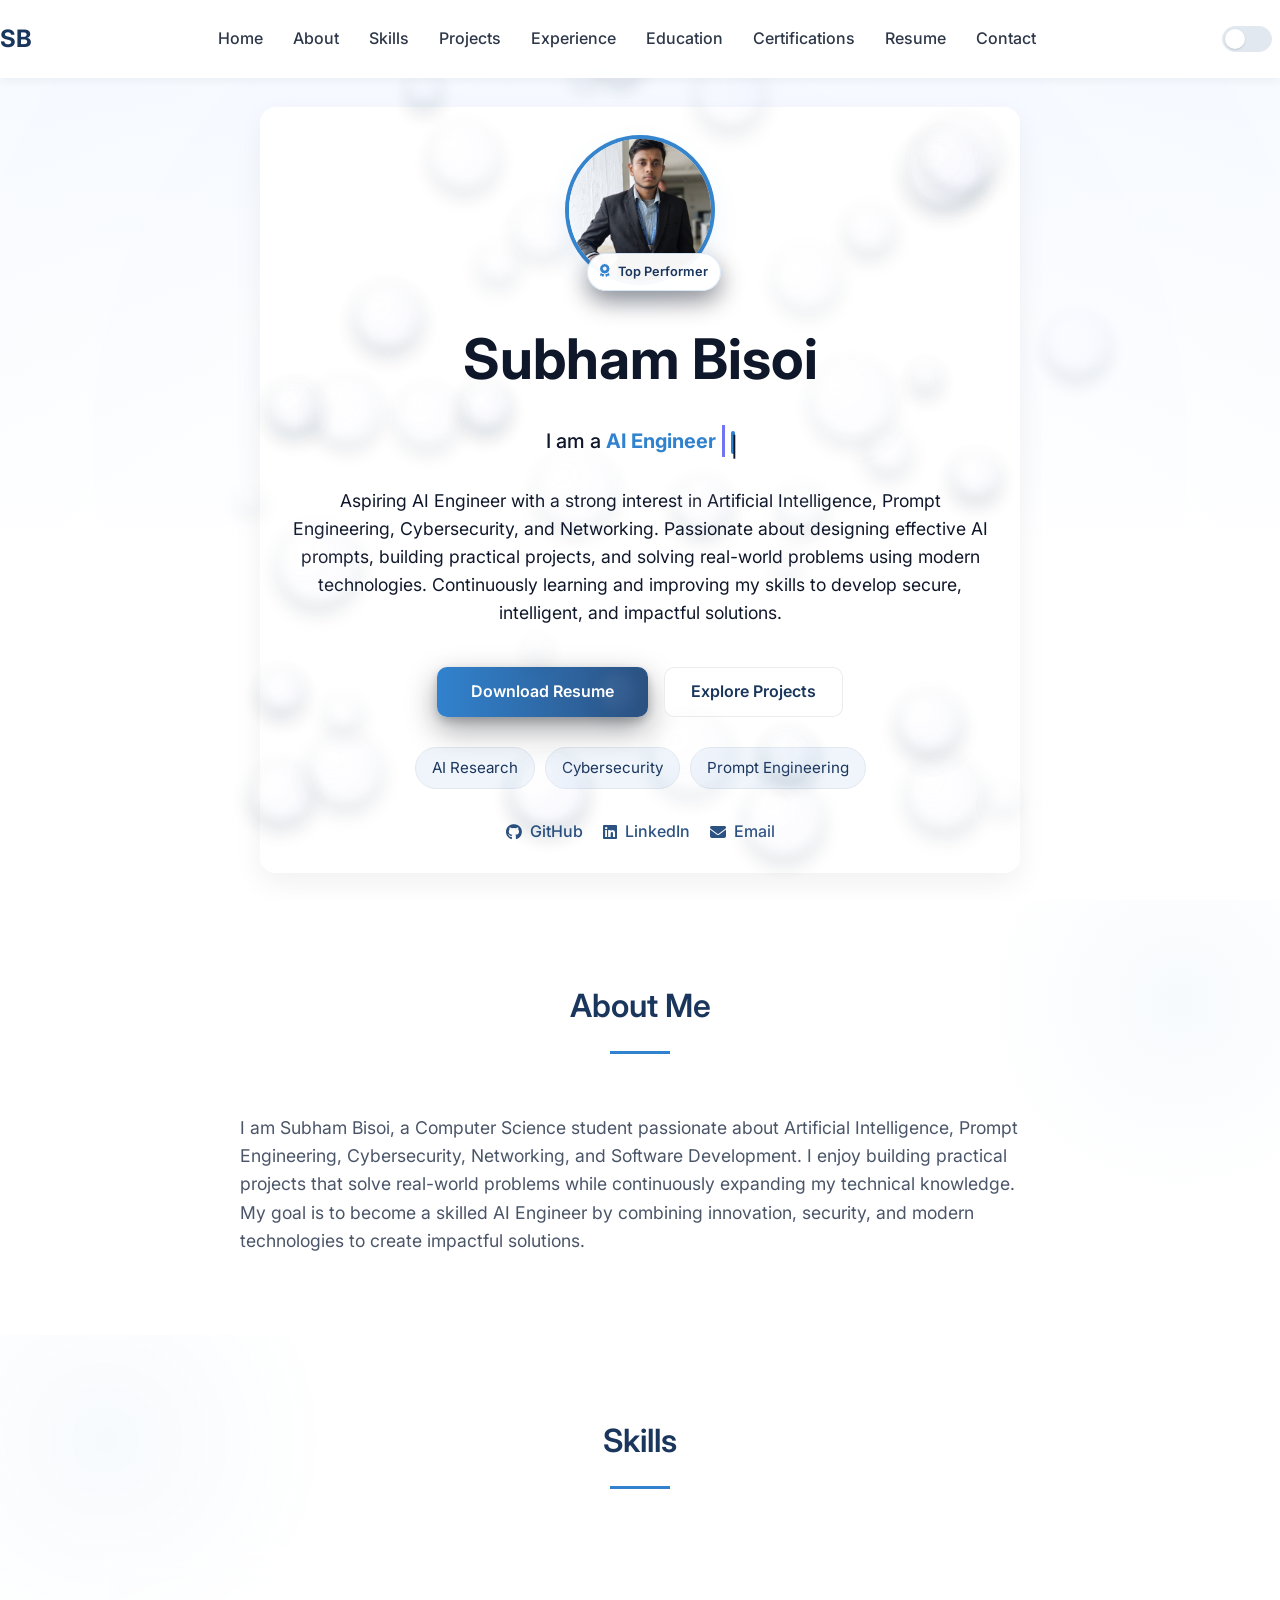
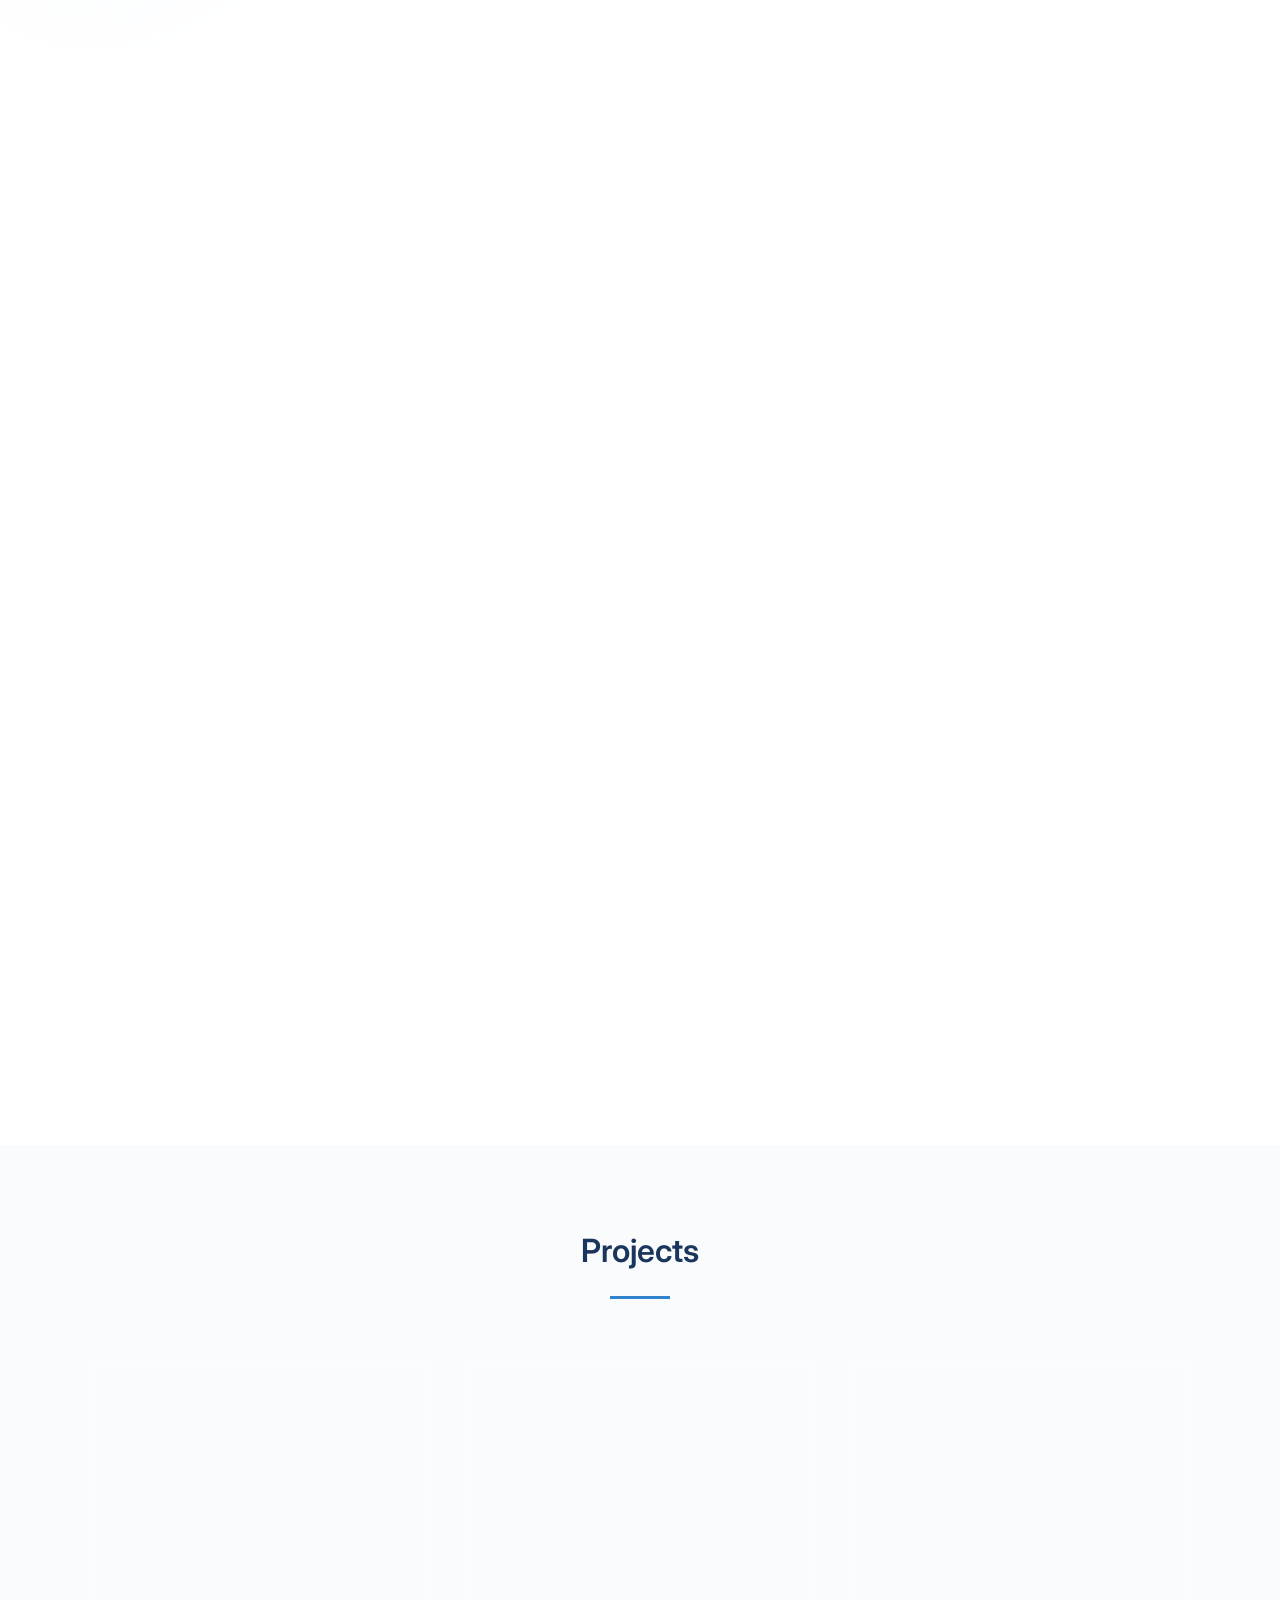
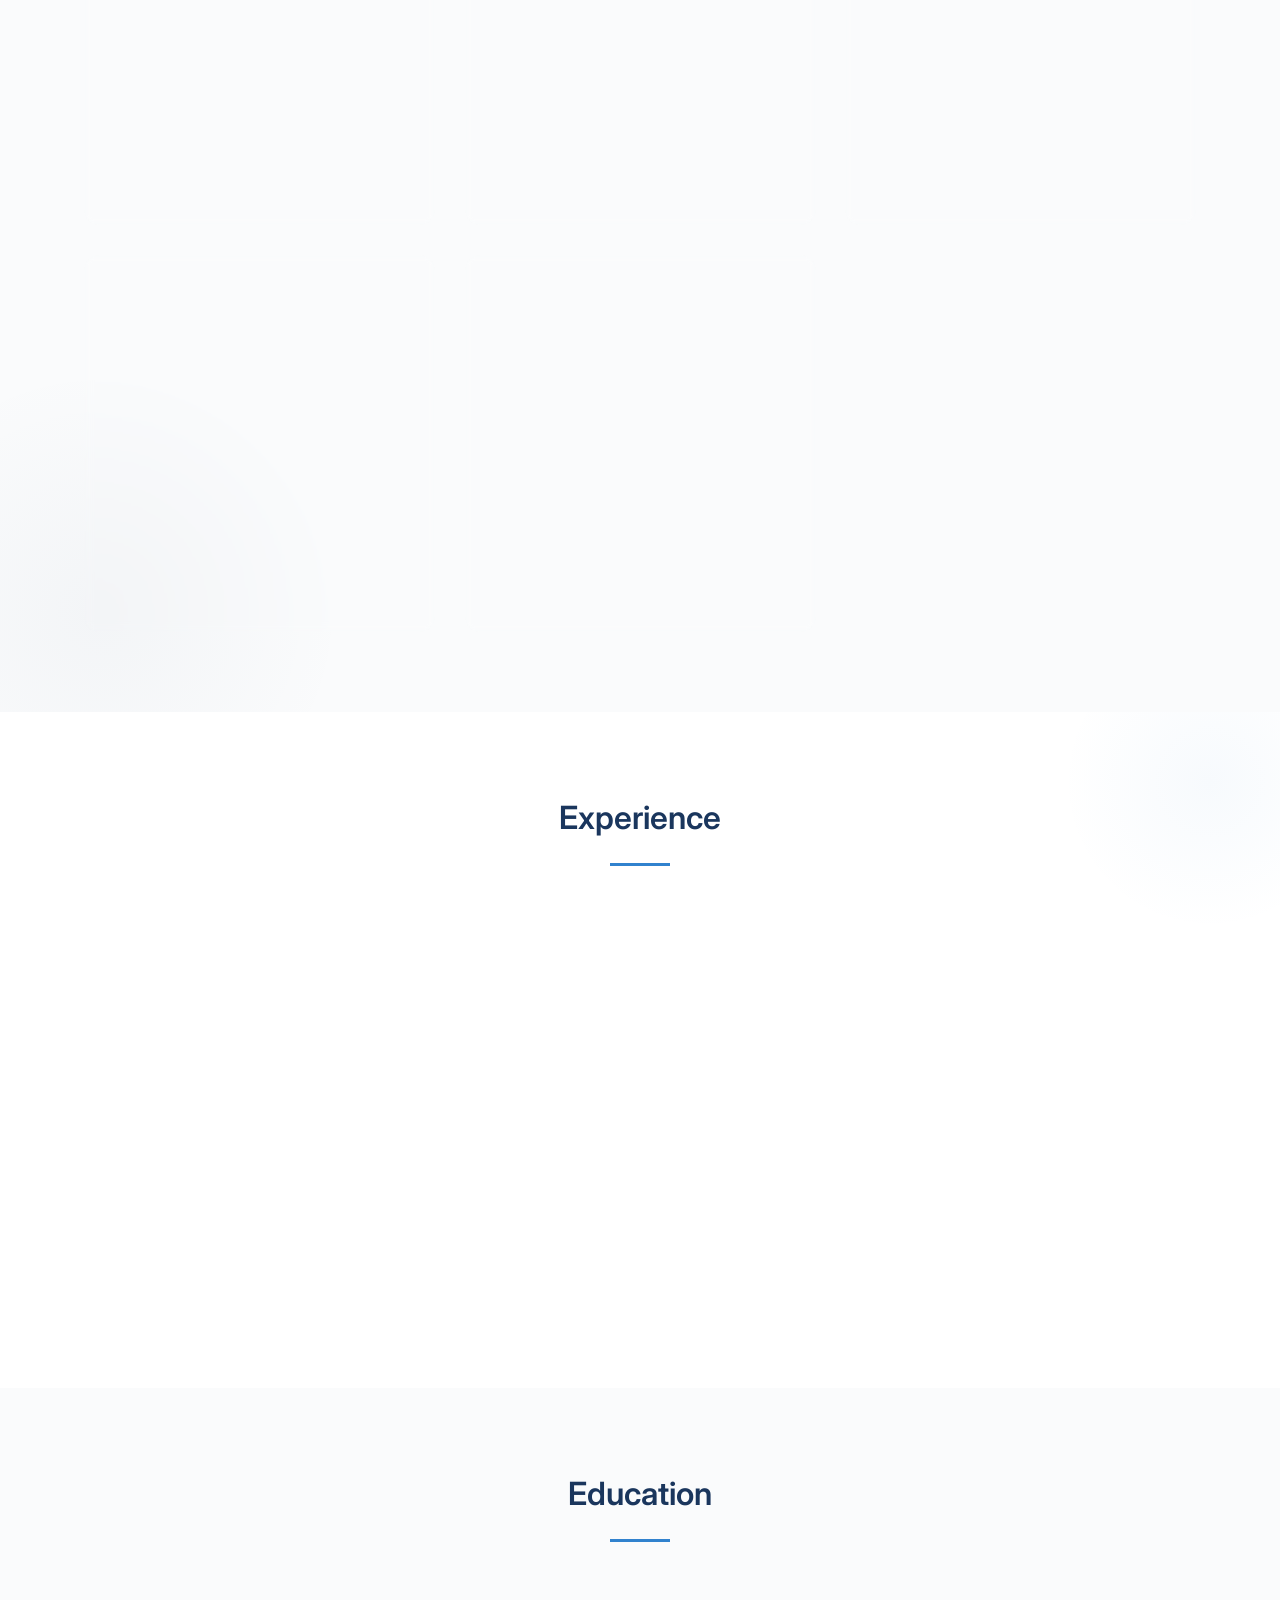
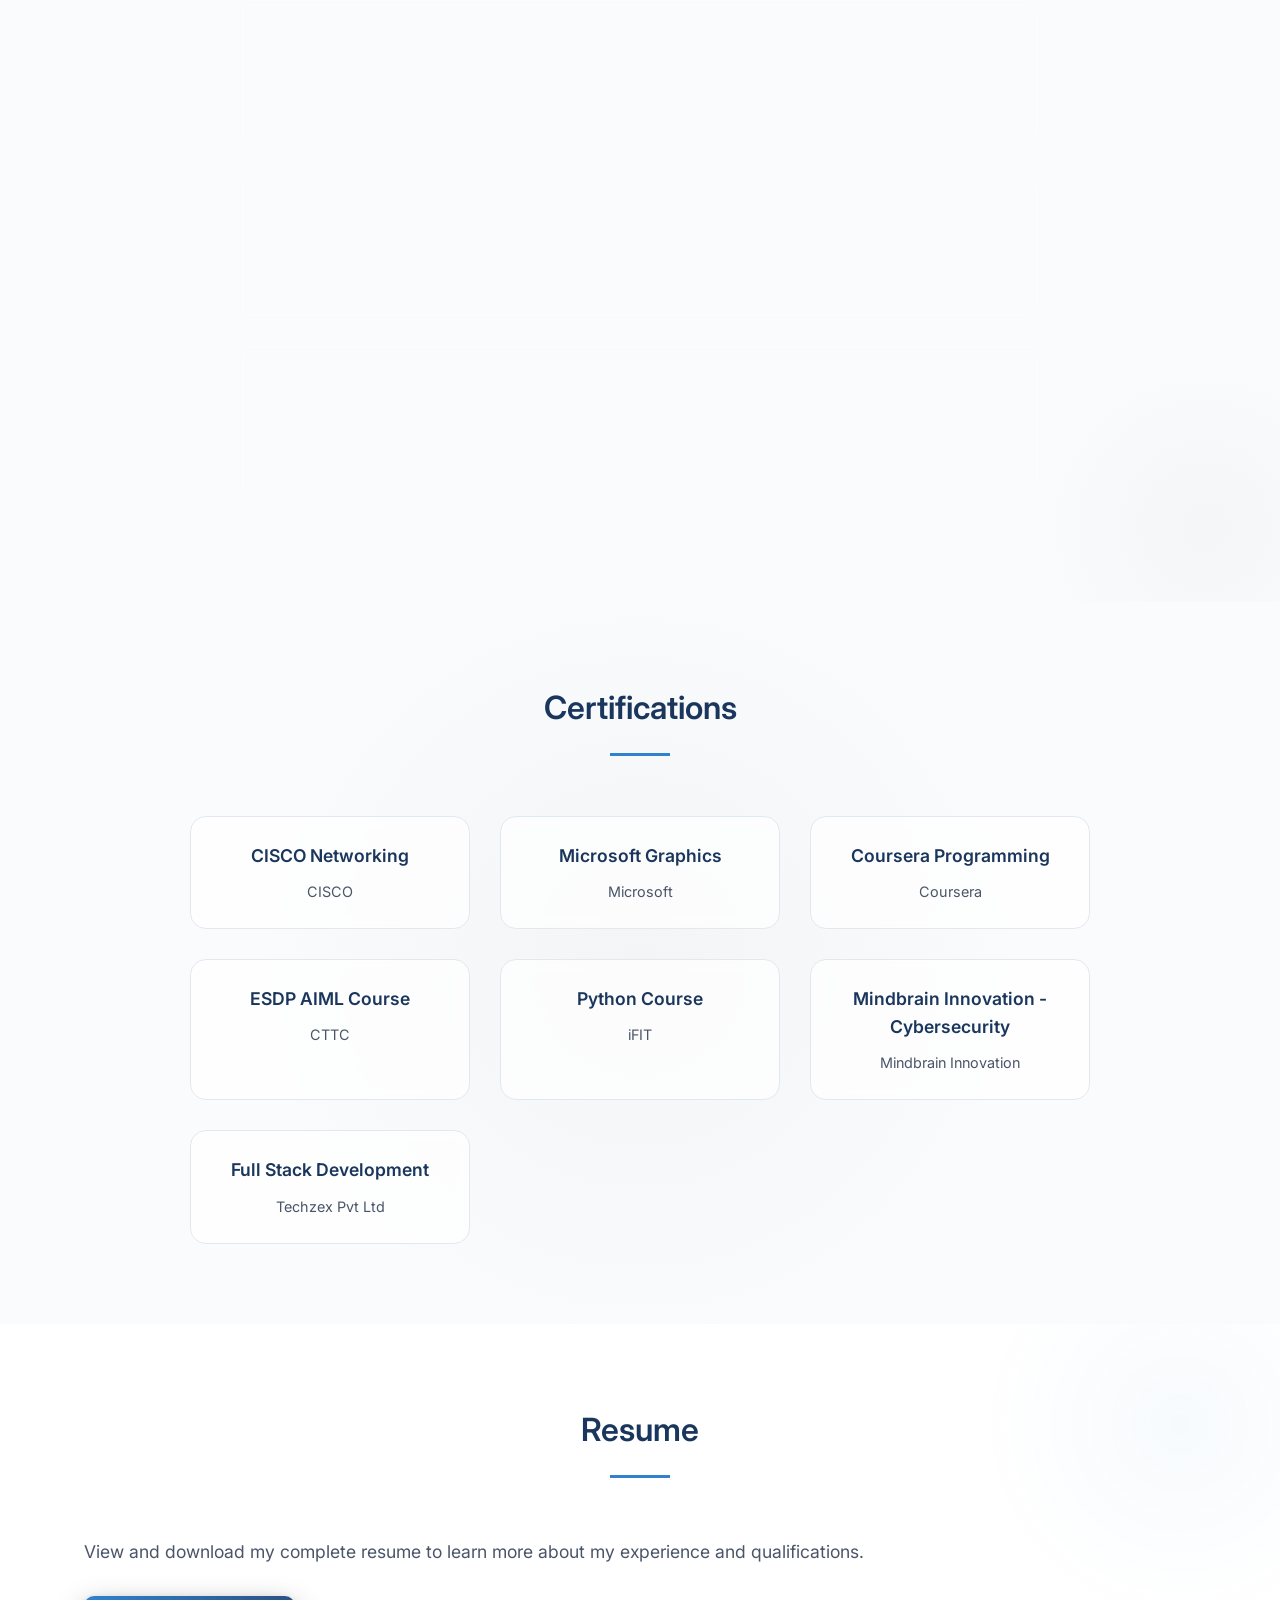
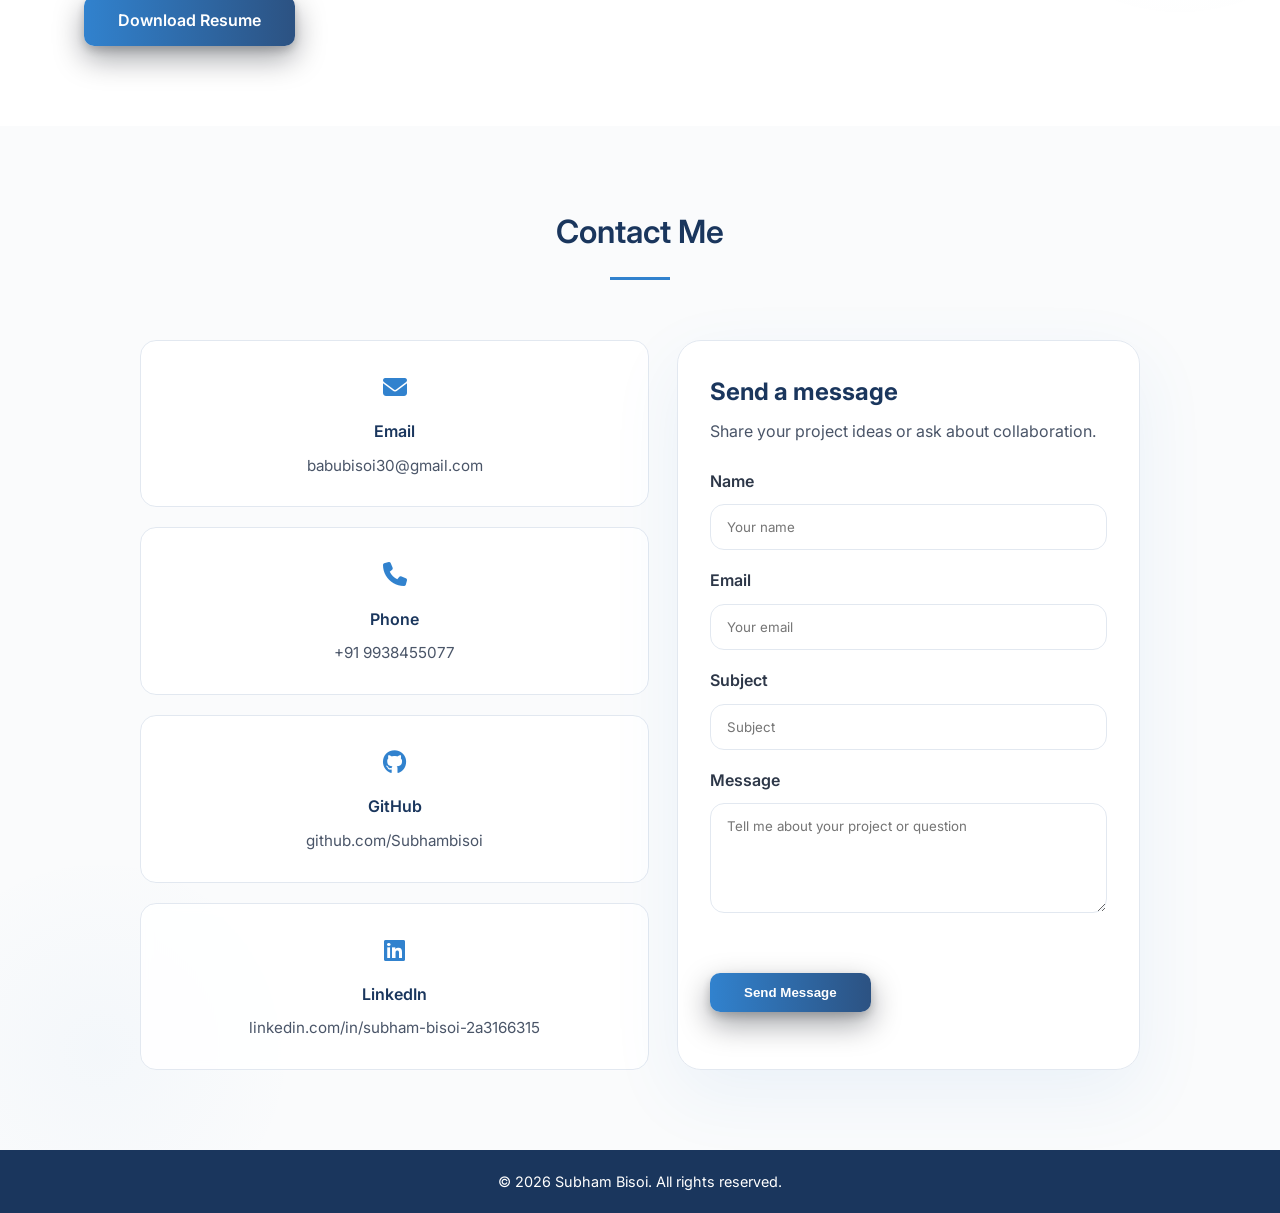
==== index.html @ 90769c8f "Initial portfolio setup" ====
<!DOCTYPE html>
<html lang="en">
<head>
    <meta charset="UTF-8">
    <meta name="viewport" content="width=device-width, initial-scale=1.0">
    <meta name="description" content="Subham Bisoi - AI Engineer, Cybersecurity Enthusiast, and Networking Professional portfolio">
    <meta name="keywords" content="AI Engineer, Cybersecurity, Networking, Software Engineer, Computer Science">
    <meta name="author" content="Subham Bisoi">
    <title>Subham Bisoi | AI Engineer & Cybersecurity Portfolio</title>
    <link rel="stylesheet" href="style.css">
    <link rel="preconnect" href="https://fonts.googleapis.com">
    <link rel="preconnect" href="https://fonts.gstatic.com" crossorigin>
    <link href="https://fonts.googleapis.com/css2?family=Inter:wght@300;400;500;600;700&display=swap" rel="stylesheet">
    <link rel="stylesheet" href="https://cdnjs.cloudflare.com/ajax/libs/font-awesome/6.4.0/css/all.min.css">
</head>
<body>
    <!-- Navigation -->
    <nav class="navbar" role="navigation" aria-label="Main navigation">
        <div class="nav-container">
            <div class="nav-logo">
                <a href="#home">SB</a>
            </div>
            <ul class="nav-menu" role="menubar">
                <li><a href="#home">Home</a></li>
                <li><a href="#about">About</a></li>
                <li><a href="#skills">Skills</a></li>
                <li><a href="#projects">Projects</a></li>
                <li><a href="#experience">Experience</a></li>
                <li><a href="#education">Education</a></li>
                <li><a href="#certifications">Certifications</a></li>
                <li><a href="#resume">Resume</a></li>
                <li><a href="#contact">Contact</a></li>
            </ul>
            <div class="nav-actions">
                <button class="theme-toggle" aria-label="Toggle dark mode" title="Toggle dark mode">
                    <span class="toggle-icon sun">☀️</span>
                    <span class="toggle-icon moon">🌙</span>
                    <span class="toggle-slider"></span>
                </button>
            </div>
            <button class="nav-toggle" aria-label="Toggle navigation">
                <span></span>
                <span></span>
                <span></span>
            </button>
        </div>
    </nav>

    <!-- Hero Section -->
    <section id="home" class="hero">
        <div class="hero-container">
            <div class="bubbles" aria-hidden="true">
                <span class="bubble"></span>
                <span class="bubble"></span>
                <span class="bubble"></span>
                <span class="bubble"></span>
                <span class="bubble"></span>
                <span class="bubble"></span>
                <span class="bubble"></span>
                <span class="bubble"></span>
            </div>
            <div class="hero-image-wrap">
                <img id="profile-photo" src="profile.jpg" alt="Subham Bisoi" title="Profile photo of Subham Bisoi" class="hero-profile-photo" loading="lazy">
                <div id="top-badge" class="hero-image-badge"><i class="fas fa-award"></i> Top Performer</div>
            </div>
            <h1 class="hero-name">Subham Bisoi</h1>
            <p class="hero-title">I am a <span id="typing-text" class="typing"></span><span class="cursor">|</span></p>
            <p class="hero-summary">
                Aspiring AI Engineer with a strong interest in Artificial Intelligence, Prompt Engineering, Cybersecurity, and Networking.
                Passionate about designing effective AI prompts, building practical projects, and solving real-world problems using modern technologies.
                Continuously learning and improving my skills to develop secure, intelligent, and impactful solutions.
            </p>
            <div class="hero-actions">
                <a href="resume.pdf" download class="btn btn-primary">Download Resume</a>
                <a href="#projects" class="btn btn-secondary">Explore Projects</a>
            </div>
            <div class="hero-badges">
                <span class="hero-badge">AI Research</span>
                <span class="hero-badge">Cybersecurity</span>
                <span class="hero-badge">Prompt Engineering</span>
            </div>
            <div class="hero-social">
                <a href="https://github.com/Subhambisoi" target="_blank" rel="noopener noreferrer" aria-label="GitHub Profile"><i class="fab fa-github"></i> GitHub</a>
                <a href="https://www.linkedin.com/in/subham-bisoi-2a3166315?utm_source=share_via&utm_content=profile&utm_medium=member_android" target="_blank" rel="noopener noreferrer" aria-label="LinkedIn Profile"><i class="fab fa-linkedin"></i> LinkedIn</a>
                <a href="mailto:babubisoi30@gmail.com" aria-label="Email Contact"><i class="fas fa-envelope"></i> Email</a>
            </div>
        </div>
    </section>

    <!-- About Section -->
    <section id="about" class="about section">
        <div class="container">
            <h2 class="section-title">About Me</h2>
            <div class="about-content">
                <p>
                    I am Subham Bisoi, a Computer Science student passionate about Artificial Intelligence, Prompt Engineering, Cybersecurity, Networking, and Software Development. I enjoy building practical projects that solve real-world problems while continuously expanding my technical knowledge. My goal is to become a skilled AI Engineer by combining innovation, security, and modern technologies to create impactful solutions.
                </p>
            </div>
        </div>
    </section>

    <!-- Skills Section -->
    <section id="skills" class="skills section">
        <div class="container">
            <h2 class="section-title">Skills</h2>
            <div class="skill-grid">
                <article class="skill-card" aria-labelledby="skill-card-cybersecurity">
                    <div class="skill-card-header">
                        <span class="skill-card-icon"><i class="fas fa-shield-alt"></i></span>
                        <div>
                            <h3 id="skill-card-cybersecurity">Cybersecurity</h3>
                            <p>Foundational security knowledge with practical awareness across systems and networks.</p>
                        </div>
                    </div>
                    <ul class="skill-list">
                        <li>Network Security</li>
                        <li>TCP/IP & OSI Model</li>
                        <li>Vulnerability Assessment</li>
                        <li>Nmap (Host Discovery, Port Scanning, Service Detection)</li>
                        <li>Basic Web Application Security</li>
                        <li>OWASP Top 10 (Basic Understanding)</li>
                        <li>Incident Response Fundamentals</li>
                    </ul>
                    <div class="skill-progress">
                        <div class="progress-row"><span>Network Security</span><span>90%</span></div>
                        <div class="progress-bar"><span style="width: 90%"></span></div>
                        <div class="progress-row"><span>Vulnerability Assessment</span><span>82%</span></div>
                        <div class="progress-bar"><span style="width: 82%"></span></div>
                        <div class="progress-row"><span>Incident Response</span><span>78%</span></div>
                        <div class="progress-bar"><span style="width: 78%"></span></div>
                    </div>
                </article>
                <article class="skill-card" aria-labelledby="skill-card-networking">
                    <div class="skill-card-header">
                        <span class="skill-card-icon"><i class="fas fa-network-wired"></i></span>
                        <div>
                            <h3 id="skill-card-networking">Networking</h3>
                            <p>Key networking concepts for reliable infrastructure design and troubleshooting.</p>
                        </div>
                    </div>
                    <ul class="skill-list">
                        <li>IP Addressing</li>
                        <li>Subnetting</li>
                        <li>DNS</li>
                        <li>DHCP</li>
                        <li>HTTP/HTTPS</li>
                        <li>Routing & Switching Basics</li>
                    </ul>
                    <div class="skill-progress">
                        <div class="progress-row"><span>IP Addressing</span><span>92%</span></div>
                        <div class="progress-bar"><span style="width: 92%"></span></div>
                        <div class="progress-row"><span>Subnetting</span><span>85%</span></div>
                        <div class="progress-bar"><span style="width: 85%"></span></div>
                        <div class="progress-row"><span>Routing Basics</span><span>80%</span></div>
                        <div class="progress-bar"><span style="width: 80%"></span></div>
                    </div>
                </article>
                <article class="skill-card" aria-labelledby="skill-card-programming">
                    <div class="skill-card-header">
                        <span class="skill-card-icon"><i class="fas fa-code"></i></span>
                        <div>
                            <h3 id="skill-card-programming">Programming & AI</h3>
                            <p>Modern development and AI tooling skills with a focus on prompt engineering.</p>
                        </div>
                    </div>
                    <ul class="skill-list">
                        <li>Python</li>
                        <li>HTML</li>
                        <li>CSS</li>
                        <li>JavaScript</li>
                        <li>Git & GitHub</li>
                        <li>Prompt Engineering</li>
                        <li>AI Tools (ChatGPT, GitHub Copilot, Gemini)</li>
                    </ul>
                    <div class="skill-progress">
                        <div class="progress-row"><span>Python</span><span>90%</span></div>
                        <div class="progress-bar"><span style="width: 90%"></span></div>
                        <div class="progress-row"><span>JavaScript</span><span>80%</span></div>
                        <div class="progress-bar"><span style="width: 80%"></span></div>
                        <div class="progress-row"><span>Prompt Engineering</span><span>84%</span></div>
                        <div class="progress-bar"><span style="width: 84%"></span></div>
                    </div>
                </article>
                <article class="skill-card" aria-labelledby="skill-card-professional">
                    <div class="skill-card-header">
                        <span class="skill-card-icon"><i class="fas fa-briefcase"></i></span>
                        <div>
                            <h3 id="skill-card-professional">Professional Skills</h3>
                            <p>Soft skills and workplace strengths that support collaboration and growth.</p>
                        </div>
                    </div>
                    <ul class="skill-list">
                        <li>Fast Typing</li>
                        <li>Problem Solving</li>
                        <li>Analytical Thinking</li>
                        <li>Communication</li>
                        <li>Team Collaboration</li>
                        <li>Continuous Learning</li>
                        <li>Time Management</li>
                        <li>Documentation</li>
                    </ul>
                    <div class="skill-progress">
                        <div class="progress-row"><span>Communication</span><span>88%</span></div>
                        <div class="progress-bar"><span style="width: 88%"></span></div>
                        <div class="progress-row"><span>Problem Solving</span><span>85%</span></div>
                        <div class="progress-bar"><span style="width: 85%"></span></div>
                        <div class="progress-row"><span>Time Management</span><span>82%</span></div>
                        <div class="progress-bar"><span style="width: 82%"></span></div>
                    </div>
                </article>
            </div>
        </div>
    </section>

    <!-- Projects Section -->
    <section id="projects" class="projects section">
        <div class="container">
            <h2 class="section-title">Projects</h2>
            <div class="projects-grid" id="projects-grid"></div>
            <div class="projects-loading" id="projects-loading">Loading projects...</div>
        </div>
    </section>

    <!-- Experience Section -->
    <section id="experience" class="experience section">
        <div class="container">
            <h2 class="section-title">Experience</h2>
            <div class="experience-list">
                <div class="experience-item">
                    <h3>Spoken English Instructor</h3>
                    <p class="experience-date">2023 - Present</p>
                    <p>Teaching spoken English and basic fundamental skills to students, focusing on communication and language development.</p>
                </div>
                <div class="experience-item">
                    <h3>Technical Skills Trainer</h3>
                    <p class="experience-date">2023</p>
                    <p>Providing training in fundamental computer and technical concepts to beginners and junior learners.</p>
                </div>
            </div>
        </div>
    </section>

    <!-- Education Section -->
    <section id="education" class="education section">
        <div class="container">
            <h2 class="section-title">Education</h2>
            <div class="education-timeline">
                <div class="education-item">
                    <h3>Bachelor of Technology (B.Tech)</h3>
                    <p class="education-institution">Gandhi Institute for Education and Technology (GIET), Gangapada, Bhubaneswar</p>
                    <p class="education-date">Currently Pursuing - Computer Science & Engineering</p>
                </div>
                <div class="education-item">
                    <h3>Diploma in Engineering</h3>
                    <p class="education-institution">Board of Secondary Education (BOSE), Cuttack</p>
                    <p class="education-date">Passed with 87%</p>
                </div>
                <div class="education-item">
                    <h3>Secondary Education (10th)</h3>
                    <p class="education-institution">Ravenshaw Collegiate School, Cuttack</p>
                    <p class="education-date">Passed with 79%</p>
                </div>
            </div>
        </div>
    </section>

    <!-- Certifications Section -->
    <section id="certifications" class="certifications section">
        <div class="container">
            <h2 class="section-title">Certifications</h2>
            <div class="certifications-grid">
                <div class="certification-card">
                    <h3>CISCO Networking</h3>
                    <p class="certification-issuer">CISCO</p>
                </div>
                <div class="certification-card">
                    <h3>Microsoft Graphics</h3>
                    <p class="certification-issuer">Microsoft</p>
                </div>
                <div class="certification-card">
                    <h3>Coursera Programming</h3>
                    <p class="certification-issuer">Coursera</p>
                </div>
                <div class="certification-card">
                    <h3>ESDP AIML Course</h3>
                    <p class="certification-issuer">CTTC</p>
                </div>
                <div class="certification-card">
                    <h3>Python Course</h3>
                    <p class="certification-issuer">iFIT</p>
                </div>
                <div class="certification-card">
                    <h3>Mindbrain Innovation - Cybersecurity</h3>
                    <p class="certification-issuer">Mindbrain Innovation</p>
                </div>
                <div class="certification-card">
                    <h3>Full Stack Development</h3>
                    <p class="certification-issuer">Techzex Pvt Ltd</p>
                </div>
            </div>
        </div>
    </section>

    <!-- Resume Section -->
    <section id="resume" class="resume section">
        <div class="container">
            <h2 class="section-title">Resume</h2>
            <div class="resume-content">
                <div class="resume-preview">
                    <p>View and download my complete resume to learn more about my experience and qualifications.</p>
                </div>
                <a href="resume.pdf" download class="btn btn-primary">Download Resume</a>
            </div>
        </div>
    </section>

    <!-- Contact Section -->
    <section id="contact" class="contact section">
        <div class="container">
            <h2 class="section-title">Contact Me</h2>
            <div class="contact-content">
                <div class="contact-grid">
                    <div class="contact-info-group">
                        <div class="contact-info-card">
                            <div class="contact-icon"><i class="fas fa-envelope"></i></div>
                            <h3>Email</h3>
                            <a href="mailto:babubisoi30@gmail.com">babubisoi30@gmail.com</a>
                        </div>
                        <div class="contact-info-card">
                            <div class="contact-icon"><i class="fas fa-phone"></i></div>
                            <h3>Phone</h3>
                            <a href="tel:+919938455077">+91 9938455077</a>
                        </div>
                        <div class="contact-info-card">
                            <div class="contact-icon"><i class="fab fa-github"></i></div>
                            <h3>GitHub</h3>
                            <a href="https://github.com/Subhambisoi" target="_blank" rel="noopener noreferrer">github.com/Subhambisoi</a>
                        </div>
                        <div class="contact-info-card">
                            <div class="contact-icon"><i class="fab fa-linkedin"></i></div>
                            <h3>LinkedIn</h3>
                            <a href="https://www.linkedin.com/in/subham-bisoi-2a3166315?utm_source=share_via&utm_content=profile&utm_medium=member_android" target="_blank" rel="noopener noreferrer">linkedin.com/in/subham-bisoi-2a3166315</a>
                        </div>
                    </div>
                    <form id="contact-form" class="contact-form" novalidate>
                        <div class="form-heading">
                            <h3>Send a message</h3>
                            <p>Share your project ideas or ask about collaboration.</p>
                        </div>
                        <div class="form-group">
                            <label for="contact-name">Name</label>
                            <input type="text" id="contact-name" name="name" placeholder="Your name" required>
                        </div>
                        <div class="form-group">
                            <label for="contact-email">Email</label>
                            <input type="email" id="contact-email" name="email" placeholder="Your email" required>
                        </div>
                        <div class="form-group">
                            <label for="contact-subject">Subject</label>
                            <input type="text" id="contact-subject" name="subject" placeholder="Subject" required>
                        </div>
                        <div class="form-group">
                            <label for="contact-message">Message</label>
                            <textarea id="contact-message" name="message" rows="5" placeholder="Tell me about your project or question" required></textarea>
                        </div>
                        <div id="contact-form-message" class="form-message" aria-live="polite"></div>
                        <button type="submit" class="btn btn-primary">Send Message</button>
                    </form>
                </div>
            </div>
        </div>
    </section>

    <!-- Footer -->
    <footer class="footer">
        <div class="container">
            <p>&copy; 2026 Subham Bisoi. All rights reserved.</p>
        </div>
    </footer>

    <!-- Profile Modal (opens when clicking profile photo or badge) -->
    <div id="profile-modal" class="modal" aria-hidden="true">
        <div class="modal-overlay" data-close></div>
        <div class="modal-content" role="dialog" aria-modal="true" aria-labelledby="modal-title">
            <button class="modal-close" aria-label="Close profile">&times;</button>
            <div class="modal-body">
                <div class="modal-profile">
                    <img src="profile.jpg" alt="Subham Bisoi" class="modal-profile-photo">
                    <h3 id="modal-title">Subham Bisoi</h3>
                    <p class="modal-role">AI Engineer • Cybersecurity Enthusiast • Network Engineer</p>
                    <p class="modal-bio">I build secure, reliable AI-driven solutions and love exploring network security and prompt engineering. Let's collaborate!</p>
                    <div class="modal-links">
                        <a href="resume.pdf" download class="btn btn-primary">Download Resume</a>
                        <a href="#projects" class="btn btn-secondary" data-close>Explore Projects</a>
                    </div>
                </div>
            </div>
        </div>
    </div>

    <button class="back-to-top" aria-label="Back to top">
        <svg width="20" height="20" viewBox="0 0 24 24" fill="none" stroke="currentColor" stroke-width="3" stroke-linecap="round" stroke-linejoin="round">
            <polyline points="18 15 12 9 6 15"></polyline>
        </svg>
    </button>

    <script src="script.js"></script>
</body>
</html>
---- style.css ----
/* CSS Reset & Base Styles */
*, *::before, *::after {
    margin: 0;
    padding: 0;
    box-sizing: border-box;
}

html {
    scroll-behavior: smooth;
}

:root {
    --color-primary: #1a365d;
    --color-secondary: #2c5282;
    --color-accent: #3182ce;
    --color-text: #2d3748;
    --color-text-light: #4a5568;
    --color-bg: #ffffff;
    --color-bg-alt: #f7fafc;
    --color-border: #e2e8f0;
    --font-primary: 'Inter', -apple-system, BlinkMacSystemFont, 'Segoe UI', Roboto, sans-serif;
    --max-width: 1200px;
    --transition-smooth: all 0.3s cubic-bezier(0.4, 0, 0.2, 1);
}

[data-theme="dark"] {
    --color-purple: #8b5cf6;
    --color-pink: #ec4899;
    --color-text: #e2e8f0;
    --color-text-light: #a0aec0;
    --color-bg: #0f172a;
    --color-bg-alt: #1e293b;
    --color-primary: #e2e8f0;
    --color-secondary: #94a3b8;
    --color-accent: #60a5fa;
    --color-border: #334155;
}

[data-theme="dark"] body {
    --color-text: #e2e8f0;
    --color-text-light: #cbd5e1;
    --color-bg: #0f172a;
    --color-bg-alt: #1e293b;
    --color-primary: #f3e8ff;
    --color-secondary: #d8b4fe;
    --color-accent: #a78bfa;
    --color-border: #312e81;
}

body {
    font-family: var(--font-primary);
    font-size: 16px;
    line-height: 1.6;
    color: var(--color-text);
    background-color: var(--color-bg);
    overflow-x: hidden;
    /* Premium dynamic gradient palette (deep indigo -> teal -> soft cream) */
    background-image: linear-gradient(180deg, #0f172a 0%, #123a5e 30%, #0b6b6b 60%, #f3f8fb 100%);
    background-attachment: fixed;
    transition: background 0.6s ease, color 0.3s ease;
}

body::before {
    content: '';
    position: fixed;
    top: 0;
    left: 0;
    width: 100%;
    height: 100%;
    pointer-events: none;
    z-index: -1;
    /* Soft luminous blobs for depth */
    background-image:
        radial-gradient(circle at 15% 20%, rgba(96,165,250,0.05) 0%, transparent 40%),
        radial-gradient(circle at 85% 80%, rgba(99,102,241,0.04) 0%, transparent 40%);
    animation: backgroundPulse 20s ease-in-out infinite;
}

@keyframes backgroundPulse {
    0%, 100% { opacity: 0.6; }
    50% { opacity: 1; }
}

/* Noise texture overlay for depth */
body::after {
    content: '';
    position: fixed;
    top: 0;
    left: 0;
    width: 100%;
    height: 100%;
    pointer-events: none;
    z-index: -1;
    opacity: 0.04;
    /* subtle grain + circuit watermark (SVG embedded) */
    background-image: url("data:image/svg+xml;utf8,<svg xmlns='http://www.w3.org/2000/svg' width='1600' height='900' viewBox='0 0 1600 900'><defs><linearGradient id='g' x1='0' x2='1'><stop offset='0' stop-color='%23000000' stop-opacity='0.06'/><stop offset='1' stop-color='%23000000' stop-opacity='0.02'/></linearGradient></defs><rect width='100%' height='100%' fill='url(%23g)' /><g fill='none' stroke='%23ffffff' stroke-opacity='0.03' stroke-width='1'><path d='M100 150 L300 150 L300 250' /><path d='M500 80 L700 80 L700 180' /><path d='M1200 200 L1400 200 L1400 300' /><circle cx='300' cy='150' r='3'/><circle cx='700' cy='80' r='3'/><circle cx='1400' cy='200' r='3'/></g></svg>");
}

/* Animated digital watermark overlay on hero for a circuit feel */
.hero::before {
    content: '';
    position: absolute;
    inset: 0;
    z-index: 0;
    pointer-events: none;
    background-image: url("data:image/svg+xml;utf8,<svg xmlns='http://www.w3.org/2000/svg' viewBox='0 0 800 400'><g fill='none' stroke='%23ffffff' stroke-opacity='0.03' stroke-width='1'><path d='M10 50 H790' /><path d='M10 120 H790' /><path d='M10 190 H790' /><path d='M10 260 H790' /><circle cx='60' cy='50' r='3'/></g></svg>");
    background-repeat: repeat;
    mix-blend-mode: overlay;
    transform-origin: center;
    animation: watermarkShift 18s linear infinite;
}

@keyframes watermarkShift {
    0% { transform: translateY(0) translateX(0) rotate(0deg); }
    50% { transform: translateY(-6px) translateX(4px) rotate(0.2deg); }
    100% { transform: translateY(0) translateX(0) rotate(0deg); }
}

img {
    max-width: 100%;
    height: auto;
    display: block;
}

a {
    text-decoration: none;
    color: inherit;
}

ul {
    list-style: none;
}

.skill-level-category ul {
    list-style: disc;
}

.container {
    width: 90%;
    max-width: var(--max-width);
    margin: 0 auto;
    padding: 0 20px;
}

.section {
    padding: 80px 0;
    opacity: 0;
    transform: translateY(30px);
    transition: var(--transition-smooth);
}

.section.visible {
    opacity: 1;
    transform: translateY(0);
}

.section-title {
    font-size: 2rem;
    font-weight: 600;
    text-align: center;
    margin-bottom: 60px;
    color: var(--color-primary);
    position: relative;
}

.section-title::after {
    content: '';
    display: block;
    width: 60px;
    height: 3px;
    background-color: var(--color-accent);
    margin: 20px auto 0;
    transform: scaleX(0);
    transform-origin: center;
    transition: transform 0.4s ease 0.2s;
}

.section-title.visible::after {
    transform: scaleX(1);
}

.skill-grid {
    display: grid;
    grid-template-columns: repeat(2, minmax(0, 1fr));
    gap: 24px;
    margin-top: 40px;
}

.skill-card {
    background: rgba(255, 255, 255, 0.08);
    border: 1px solid rgba(255, 255, 255, 0.1);
    border-radius: 24px;
    padding: 28px;
    box-shadow: 0 18px 45px rgba(0, 0, 0, 0.08);
    transition: transform 0.3s ease, border-color 0.3s ease, box-shadow 0.3s ease;
    backdrop-filter: blur(12px);
}

.skill-card:hover {
    transform: translateY(-6px);
    border-color: rgba(49, 130, 206, 0.3);
    box-shadow: 0 26px 60px rgba(0, 0, 0, 0.15);
}

.skill-card-header {
    display: flex;
    align-items: center;
    gap: 16px;
    margin-bottom: 22px;
}

.skill-card-icon {
    width: 56px;
    height: 56px;
    border-radius: 18px;
    display: grid;
    place-items: center;
    background: rgba(49, 130, 206, 0.14);
    color: var(--color-accent);
    font-size: 1.3rem;
}

.skill-card h3 {
    font-size: 1.35rem;
    margin-bottom: 6px;
    color: var(--color-primary);
}

.skill-card p {
    font-size: 0.98rem;
    color: var(--color-text-light);
    max-width: 520px;
}

.skill-list {
    display: grid;
    grid-template-columns: repeat(2, minmax(0, 1fr));
    gap: 10px 22px;
    margin: 18px 0 24px;
    padding-left: 0;
}

.skill-list li {
    position: relative;
    padding-left: 22px;
    color: var(--color-text-light);
    font-size: 0.96rem;
    line-height: 1.6;
}

.skill-list li::before {
    content: '\f054';
    font-family: 'Font Awesome 6 Free';
    font-weight: 900;
    position: absolute;
    left: 0;
    top: 3px;
    color: var(--color-accent);
    font-size: 0.8rem;
}

.skill-progress {
    display: grid;
    gap: 12px;
}

.progress-row {
    display: flex;
    justify-content: space-between;
    align-items: center;
    font-size: 0.93rem;
    color: var(--color-text-light);
}

.progress-bar {
    width: 100%;
    height: 10px;
    background: rgba(255, 255, 255, 0.12);
    border-radius: 999px;
    overflow: hidden;
}

.progress-bar span {
    display: block;
    height: 100%;
    border-radius: 999px;
    background: linear-gradient(90deg, rgba(49,130,206,1) 0%, rgba(96,165,250,1) 100%);
}

@media (max-width: 980px) {
    .skill-grid {
        grid-template-columns: 1fr;
    }
}

@media (max-width: 640px) {
    .skill-card {
        padding: 22px;
    }

    .skill-list {
        grid-template-columns: 1fr;
    }
}

/* Navigation Styles */
.navbar {
    position: fixed;
    top: 0;
    width: 100%;
    background-color: rgba(255, 255, 255, 0.8);
    backdrop-filter: blur(12px);
    -webkit-backdrop-filter: blur(12px);
    box-shadow: 0 2px 10px rgba(0, 0, 0, 0.05);
    z-index: 1000;
    transition: all 0.3s ease;
}

[data-theme="dark"] .navbar {
    background-color: rgba(26, 54, 93, 0.85);
}

.nav-container {
    display: flex;
    justify-content: space-between;
    align-items: center;
    padding: 20px 0;
}

.nav-logo a {
    font-size: 1.5rem;
    font-weight: 700;
    color: var(--color-primary);
    transition: color 0.3s ease;
}

[data-theme="dark"] .nav-logo a {
    color: #f7fafc;
}

.nav-menu {
    display: flex;
    gap: 30px;
}

.nav-menu li {
    display: inline-flex;
}

.nav-menu a {
    display: inline-flex;
    align-items: center;
    padding: 8px 0;
}

.nav-actions {
    display: flex;
    align-items: center;
    gap: 14px;
    margin-right: 8px;
}

.theme-toggle {
    position: relative;
    width: 50px;
    height: 26px;
    border-radius: 999px;
    border: 1px solid #e2e8f0;
    background: #e2e8f0;
    cursor: pointer;
    display: inline-flex;
    align-items: center;
    justify-content: space-between;
    padding: 0 6px;
    overflow: hidden;
    transition: background-color 0.25s ease, border-color 0.25s ease;
}

.theme-toggle:hover {
    border-color: #cbd5e1;
}

[data-theme="dark"] .theme-toggle {
    background: #2b4c7e;
    border-color: #3b5998;
}

.toggle-icon {
    font-size: 12px;
    line-height: 1;
    transition: opacity 0.2s ease;
}

.toggle-slider {
    position: absolute;
    left: 2px;
    width: 20px;
    height: 20px;
    border-radius: 50%;
    background: #ffffff;
    box-shadow: 0 1px 2px rgba(0, 0, 0, 0.15);
    transition: transform 0.25s ease;
}

[data-theme="dark"] .toggle-slider {
    transform: translateX(22px);
}

.sun,
.moon {
    user-select: none;
    pointer-events: none;
}

[data-theme="dark"] .sun { opacity: 0; }
[data-theme="dark"] .moon { opacity: 1; color: #f6e05e; }
:not([data-theme="dark"]) .sun { opacity: 1; color: #e53e3e; }
:not([data-theme="dark"]) .moon { opacity: 0; }

.nav-menu a {
    font-weight: 500;
    color: var(--color-text);
    transition: color 0.3s ease;
    padding: 5px 0;
}

[data-theme="dark"] .nav-menu a {
    color: #cbd5e1;
}

.nav-menu a:hover {
    color: var(--color-accent);
}

[data-theme="dark"] .nav-menu a:hover {
    color: var(--color-accent);
}

.nav-toggle {
    display: none;
    flex-direction: column;
    background: none;
    border: none;
    cursor: pointer;
    padding: 5px;
}

.nav-toggle span {
    width: 25px;
    height: 3px;
    background-color: var(--color-primary);
    margin: 3px 0;
    transition: 0.3s ease;
}

.nav-toggle.active span:nth-child(1) {
    transform: translateY(6px) rotate(45deg);
}

.nav-toggle.active span:nth-child(2) {
    opacity: 0;
}

.nav-toggle.active span:nth-child(3) {
    transform: translateY(-6px) rotate(-45deg);
}

/* Hero Section */
.hero {
    min-height: 100vh;
    display: flex;
    align-items: center;
    justify-content: center;
    text-align: center;
    padding-top: 80px;
    /* Deep/professional dark slate/navy gradient */
    background: linear-gradient(180deg, #071428 0%, #0b2b48 35%, #072033 100%);
    color: #e6eef8;
    position: relative;
    overflow: hidden;
}

.hero::before {
    content: '';
    position: absolute;
    top: -50%;
    left: -50%;
    width: 200%;
    height: 200%;
    background: radial-gradient(circle, rgba(99,102,241,0.06) 0%, transparent 70%);
    animation: heroGlow 15s ease-in-out infinite;
    z-index: 0;
    pointer-events: none;
}

@keyframes heroGlow {
    0%, 100% { transform: translate(0, 0) scale(1); }
    25% { transform: translate(10%, -10%) scale(1.1); }
    50% { transform: translate(-5%, 5%) scale(0.95); }
    75% { transform: translate(5%, 10%) scale(1.05); }
}

.hero::after {
    content: '';
    position: absolute;
    bottom: 0;
    left: 0;
    right: 0;
    height: 100px;
    background: linear-gradient(to top, rgba(247, 250, 252, 0), rgba(255, 255, 255, 0.5));
    z-index: 1;
    pointer-events: none;
}

.hero-container {
    max-width: 800px;
    position: relative;
    z-index: 3;
    background: rgba(2, 6, 23, 0.32);
    padding: 28px 30px;
    border-radius: 16px;
    backdrop-filter: blur(6px);
}

/* Reduce heavy white panels on hero and add subtle glass surface */
.hero-container {
    background: rgba(255,255,255,0.03);
    padding: 28px 30px;
    border-radius: 16px;
    backdrop-filter: blur(6px);
}

.hero-name {
    font-size: 3.5rem;
    font-weight: 700;
    color: #e6eef8;
    margin-bottom: 20px;
}

.hero-title {
    font-size: 1.25rem;
    font-weight: 500;
    color: rgba(230,238,248,0.9);
    margin-bottom: 30px;
}

.hero-summary {
    font-size: 1.1rem;
    color: rgba(230,238,248,0.78);
    margin-bottom: 40px;
    max-width: 700px;
    margin-left: auto;
    margin-right: auto;
}

.hero-actions {
    margin-bottom: 30px;
    display: flex;
    justify-content: center;
    gap: 16px;
    flex-wrap: wrap;
}

.hero-image-wrap {
    position: relative;
    display: inline-flex;
    margin-bottom: 30px;
    z-index: 4;
}

.hero-profile-photo {
    width: 150px;
    height: 150px;
    border-radius: 50%;
    object-fit: cover;
    border: 4px solid rgba(96,165,250,0.9);
    background: rgba(255,255,255,0.04);
    opacity: 0;
    transform: scale(0.8);
    animation: fadeInScale 0.6s ease 0.2s forwards;
    box-shadow: 0 20px 40px rgba(2,6,23,0.6), 0 8px 18px rgba(11,38,64,0.35);
}

.hero-image-badge {
    position: absolute;
    right: -6px;
    bottom: -6px;
    display: inline-flex;
    align-items: center;
    gap: 8px;
    padding: 8px 12px;
    border-radius: 999px;
    background: rgba(255,255,255,0.06);
    border: 1px solid rgba(255,255,255,0.08);
    color: #e6eef8;
    font-size: 0.8rem;
    font-weight: 600;
    box-shadow: 0 10px 24px rgba(2,6,23,0.45);
}

[data-theme="dark"] .hero-image-badge {
    background: rgba(15, 23, 42, 0.95);
    color: var(--color-text);
    border-color: rgba(148, 163, 184, 0.22);
}

.hero-image-badge i {
    color: var(--color-accent);
}

/* Bubbles background */
.bubbles {
    position: absolute;
    inset: -10% -5% auto -5%;
    z-index: 1;
    pointer-events: none;
    display: block;
    height: 100%;
}
.bubbles .bubble {
    position: absolute;
    width: 28px;
    height: 28px;
    background: radial-gradient(circle at 30% 30%, rgba(255,255,255,0.16), rgba(99,102,241,0.06));
    border-radius: 50%;
    filter: blur(6px);
    opacity: 0.9;
    box-shadow: 0 8px 20px rgba(11,38,64,0.28);
}
.bubbles .bubble:nth-child(1) { left: 8%; top: 10%; width: 56px; height:56px; opacity:0.85; }
.bubbles .bubble:nth-child(2) { left: 18%; top: 60%; width: 32px; height:32px; opacity:0.6; }
.bubbles .bubble:nth-child(3) { left: 35%; top: 28%; width: 44px; height:44px; opacity:0.78; }
.bubbles .bubble:nth-child(4) { left: 50%; top: 72%; width: 26px; height:26px; opacity:0.5; }
.bubbles .bubble:nth-child(5) { left: 68%; top: 18%; width: 36px; height:36px; opacity:0.72; }
.bubbles .bubble:nth-child(6) { left: 82%; top: 55%; width: 48px; height:48px; opacity:0.66; }
.bubbles .bubble:nth-child(7) { left: 60%; top: 40%; width: 20px; height:20px; opacity:0.48; }
.bubbles .bubble:nth-child(8) { left: 28%; top: 80%; width: 42px; height:42px; opacity:0.8; }

@keyframes bubbleFloat {
    0% { transform: translateY(0) scale(1); opacity: 0.85; }
    50% { transform: translateY(-18px) scale(1.05); opacity: 0.6; }
    100% { transform: translateY(0) scale(1); opacity: 0.85; }
}

/* Upward floating animations for a more dynamic professional effect */
@keyframes bubbleRise {
    0% { transform: translateY(40vh) translateX(0) scale(0.9); opacity: 0.0; }
    10% { opacity: 0.6; }
    50% { transform: translateY(-20vh) translateX(8px) scale(1.05); opacity: 0.9; }
    90% { opacity: 0.6; }
    100% { transform: translateY(-120vh) translateX(16px) scale(0.95); opacity: 0; }
}

.bubbles .bubble {
    animation-name: bubbleRise;
    animation-iteration-count: infinite;
    animation-timing-function: linear;
}

.bubbles .bubble:nth-child(1) { animation-duration: 18s; animation-delay: 0s; }
.bubbles .bubble:nth-child(2) { animation-duration: 14s; animation-delay: 2s; }
.bubbles .bubble:nth-child(3) { animation-duration: 20s; animation-delay: 1s; }
.bubbles .bubble:nth-child(4) { animation-duration: 16s; animation-delay: 3s; }
.bubbles .bubble:nth-child(5) { animation-duration: 22s; animation-delay: 0.5s; }
.bubbles .bubble:nth-child(6) { animation-duration: 26s; animation-delay: 1.8s; }
.bubbles .bubble:nth-child(7) { animation-duration: 12s; animation-delay: 0.9s; }
.bubbles .bubble:nth-child(8) { animation-duration: 19s; animation-delay: 2.2s; }

/* Modal styles */
#profile-modal {
    position: fixed;
    inset: 0;
    display: none;
    align-items: center;
    justify-content: center;
    z-index: 1500;
}
#profile-modal.open { display: flex; }
.modal-overlay {
    position: absolute;
    inset: 0;
    background: rgba(0,0,0,0.45);
    backdrop-filter: blur(2px);
}
.modal-content {
    position: relative;
    z-index: 2;
    max-width: 720px;
    width: 92%;
    background: linear-gradient(180deg, rgba(255,255,255,0.95), rgba(255,255,255,0.90));
    border-radius: 12px;
    box-shadow: 0 30px 60px rgba(2,6,23,0.5);
    padding: 26px;
    transform: translateY(20px) scale(0.98);
    opacity: 0;
    transition: transform 0.28s ease, opacity 0.28s ease;
}
#profile-modal.open .modal-content { transform: translateY(0) scale(1); opacity: 1; }
.modal-close {
    position: absolute;
    right: 12px;
    top: 8px;
    border: none;
    background: transparent;
    font-size: 28px;
    line-height: 1;
    cursor: pointer;
    color: var(--color-text-light);
}
.modal-body { text-align: center; }
.modal-profile-photo { width: 140px; height: 140px; border-radius: 50%; object-fit: cover; border: 4px solid rgba(49,130,206,0.98); box-shadow: 0 18px 35px rgba(49,130,206,0.12); margin-bottom: 12px; }
.modal-role { color: var(--color-secondary); font-weight: 600; margin-bottom: 8px; }
.modal-bio { color: var(--color-text-light); margin-bottom: 18px; }
.modal-links { display:flex; gap:12px; justify-content:center; }

@media (max-width: 640px) {
    .modal-content { padding: 18px; }
    .hero-container { padding: 20px; }
}

/* Light-mode overrides: ensure good contrast and readability when theme is light */
:not([data-theme="dark"]) .hero {
    /* return to a soft cream/blue palette for light theme */
    background: linear-gradient(180deg, #f5f9ff 0%, #ffffff 60%);
    color: #0f172a;
}

:not([data-theme="dark"]) .hero-container {
    background: rgba(255,255,255,0.95);
    color: #0f172a;
    box-shadow: 0 10px 30px rgba(15,23,42,0.06);
}

:not([data-theme="dark"]) .hero-name,
:not([data-theme="dark"]) .hero-title,
:not([data-theme="dark"]) .hero-summary {
    color: #0f172a;
}

:not([data-theme="dark"]) .hero-profile-photo {
    border: 4px solid rgba(49,130,206,0.98);
    background: #ffffff;
    box-shadow: 0 12px 28px rgba(49,130,206,0.08);
}

:not([data-theme="dark"]) .hero-image-badge {
    background: rgba(255,255,255,0.96);
    color: var(--color-primary);
    border-color: rgba(49,130,206,0.18);
}

:not([data-theme="dark"]) .typing {
    color: var(--color-accent);
    text-shadow: none;
}

:not([data-theme="dark"]) .cursor {
    background: var(--color-accent);
    box-shadow: none;
}

/* Ensure other text blocks inside hero use strong contrast */
:not([data-theme="dark"]) .hero .btn-secondary {
    color: var(--color-primary);
    background: rgba(255,255,255,0.98);
}


@keyframes fadeInScale {
    to {
        opacity: 1;
        transform: scale(1);
    }
}

.btn {
    display: inline-block;
    padding: 12px 30px;
    font-weight: 500;
    border-radius: 4px;
    transition: all 0.3s ease;
    cursor: pointer;
    border: none;
}

.btn {
    display: inline-block;
    padding: 12px 30px;
    font-weight: 600;
    border-radius: 10px;
    transition: transform 0.25s ease, box-shadow 0.25s ease, opacity 0.25s ease;
    cursor: pointer;
    border: none;
    will-change: transform;
}

.btn:focus {
    outline: 3px solid rgba(99,102,241,0.18);
    outline-offset: 3px;
}

.btn-primary {
    background: linear-gradient(90deg, var(--color-accent), var(--color-secondary));
    color: #fff;
    box-shadow: 0 12px 30px rgba(3,7,18,0.38), 0 4px 10px rgba(3,7,18,0.18);
    padding: 12px 34px;
}

.btn-primary:hover {
    transform: translateY(-4px);
    box-shadow: 0 20px 40px rgba(3,7,18,0.44), 0 6px 16px rgba(3,7,18,0.22);
    opacity: 0.98;
}

.btn-primary:active {
    transform: translateY(-1px) scale(0.995);
}

.btn-secondary {
    display: inline-flex;
    align-items: center;
    justify-content: center;
    padding: 11px 26px;
    background: rgba(255,255,255,0.06);
    border: 1px solid rgba(255,255,255,0.12);
    color: #ffffff;
    border-radius: 10px;
    transition: transform 0.25s ease, box-shadow 0.25s ease, background 0.2s ease;
    backdrop-filter: blur(6px);
}

.btn-secondary:hover {
    transform: translateY(-3px);
    background: rgba(255,255,255,0.12);
    box-shadow: 0 10px 24px rgba(2,6,23,0.22);
}

.btn-secondary:active { transform: translateY(0); }

/* Ensure good contrast on light theme variants */
:not([data-theme="dark"]) .btn-secondary {
    background: rgba(15,23,42,0.06);
    color: var(--color-primary);
    border: 1px solid rgba(15,23,42,0.08);
}

:not([data-theme="dark"]) .btn-secondary:hover {
    background: rgba(15,23,42,0.12);
    color: white;
}

.hero-badges {
    display: flex;
    justify-content: center;
    align-items: center;
    flex-wrap: wrap;
    gap: 10px;
    margin-bottom: 30px;
}

.hero-badge {
    display: inline-flex;
    align-items: center;
    justify-content: center;
    padding: 8px 16px;
    border-radius: 999px;
    border: 1px solid var(--color-border);
    background-color: rgba(49, 130, 206, 0.08);
    color: var(--color-primary);
    font-size: 0.95rem;
    transition: transform 0.25s ease, background-color 0.25s ease, color 0.25s ease;
}

.hero-badge:hover {
    transform: translateY(-2px);
    background-color: var(--color-accent);
    color: white;
    border-color: transparent;
}

.btn-secondary:hover {
    background: var(--color-primary);
    color: white;
    transform: translateY(-2px);
}

.hero-social {
    display: flex;
    justify-content: center;
    gap: 20px;
}

.hero-social a {
    color: var(--color-secondary);
    font-weight: 500;
    transition: color 0.3s ease;
    display: inline-flex;
    align-items: center;
    gap: 8px;
}

@media (max-width: 480px) {
    .hero-social {
        flex-direction: column;
        gap: 12px;
    }
}

.hero-social a:hover {
    color: var(--color-accent);
}

.typing {
    display: inline-block;
    border-right: 3px solid rgba(99,102,241,0.9);
    padding-right: 6px;
    animation: typingGlow 2.4s ease-in-out infinite;
    color: rgba(99,102,241,0.95);
    font-weight: 700;
    text-shadow: 0 0 8px rgba(99,102,241,0.18), 0 2px 12px rgba(11,38,64,0.08);
}

@keyframes typingGlow {
    0% { text-shadow: 0 0 0 rgba(99,102,241,0.05); }
    50% { text-shadow: 0 0 10px rgba(99,102,241,0.18), 0 4px 18px rgba(11,38,64,0.12); }
    100% { text-shadow: 0 0 0 rgba(99,102,241,0.05); }
}

.cursor {
    display: inline-block;
    width: 4px;
    height: 1.15em;
    background: linear-gradient(180deg, rgba(99,102,241,0.98), rgba(60,130,200,0.9));
    animation: cursorGlow 1s steps(2) infinite;
    margin-left: 6px;
    vertical-align: middle;
    border-radius: 2px;
    box-shadow: 0 0 10px rgba(99,102,241,0.9);
}

@keyframes cursorGlow {
    0% { opacity: 0; transform: scaleY(0.9); box-shadow: 0 0 4px rgba(99,102,241,0.5); }
    50% { opacity: 1; transform: scaleY(1.05); box-shadow: 0 0 14px rgba(99,102,241,0.95); }
    100% { opacity: 0; transform: scaleY(0.9); box-shadow: 0 0 4px rgba(99,102,241,0.5); }
}

.about {
    background-color: var(--color-bg);
    position: relative;
    overflow: hidden;
}

.about::before {
    content: '';
    position: absolute;
    top: -100px;
    right: -100px;
    width: 400px;
    height: 400px;
    background: radial-gradient(circle, rgba(49, 130, 206, 0.04) 0%, transparent 70%);
    border-radius: 50%;
    pointer-events: none;
}

.about-content {
    max-width: 800px;
    margin: 0 auto;
    font-size: 1.1rem;
    color: var(--color-text-light);
    position: relative;
    z-index: 1;
}

/* Skills Section */
.skills {
    position: relative;
    overflow: hidden;
}

.skills::before {
    content: '';
    position: absolute;
    top: -120px;
    left: -120px;
    width: 450px;
    height: 450px;
    background: radial-gradient(circle, rgba(49, 130, 206, 0.04) 0%, transparent 70%);
    border-radius: 50%;
    pointer-events: none;
}

.skills-grid {
    display: grid;
    grid-template-columns: repeat(auto-fit, minmax(250px, 1fr));
    gap: 30px;
    position: relative;
    z-index: 1;
}

/* Legacy skill tab styles removed to keep the updated card layout clean */

.project-card {
    position: relative;
}
    flex-wrap: wrap;
    gap: 24px;
    justify-content: center;
}

.skills-level-summary .skill-level-category {
    flex: 1 1 240px;
    background: rgba(255, 255, 255, 0.85);
    border: 1px solid var(--color-border);
    border-radius: 18px;
    padding: 24px;
    backdrop-filter: blur(10px);
}

.project-card {
    position: relative;
}

.project-card-icon {
    width: 44px;
    height: 44px;
    display: inline-flex;
    align-items: center;
    justify-content: center;
    border-radius: 12px;
    background: rgba(49, 130, 206, 0.08);
    margin-bottom: 18px;
}

.project-card-icon svg {
    width: 24px;
    height: 24px;
    fill: var(--color-primary);
}

.project-badges {
    display: flex;
    flex-wrap: wrap;
    gap: 8px;
    margin-top: 14px;
}

.project-badge {
    display: inline-flex;
    align-items: center;
    justify-content: center;
    padding: 6px 12px;
    border-radius: 999px;
    background: rgba(49, 130, 206, 0.1);
    color: var(--color-primary);
    font-size: 0.85rem;
    font-weight: 600;
}

.projects-loading {
    text-align: center;
    color: var(--color-text-light);
    margin-top: 24px;
}

/* Projects Section */
.projects {
    background-color: #fafbfc;
    position: relative;
    overflow: hidden;
}

.projects::before {
    content: '';
    position: absolute;
    bottom: -150px;
    left: -150px;
    width: 500px;
    height: 500px;
    background: radial-gradient(circle, rgba(26, 54, 93, 0.03) 0%, transparent 70%);
    border-radius: 50%;
    pointer-events: none;
}

.projects-grid {
    display: grid;
    grid-template-columns: repeat(auto-fit, minmax(300px, 1fr));
    gap: 30px;
    position: relative;
    z-index: 1;
}

.project-card {
    background-color: var(--color-bg);
    border: 1px solid var(--color-border);
    border-radius: 16px;
    padding: 30px;
    transition: transform 0.3s ease, box-shadow 0.3s ease, border-color 0.3s ease;
    backdrop-filter: blur(4px);
}

.project-card:hover {
    transform: translateY(-5px);
    box-shadow: 0 10px 25px rgba(0, 0, 0, 0.08);
}

.project-card h3 {
    font-size: 1.25rem;
    font-weight: 600;
    color: var(--color-primary);
    margin-bottom: 15px;
}

.project-card p {
    color: var(--color-text-light);
    margin-bottom: 10px;
}

.project-tech {
    color: var(--color-secondary);
}

.project-links {
    margin-top: 20px;
}

.project-links a {
    color: var(--color-accent);
    font-weight: 500;
    margin-right: 20px;
}

.project-links a:hover {
    text-decoration: underline;
}

/* Experience Section */
.experience {
    background-color: var(--color-bg);
    position: relative;
    overflow: hidden;
}

.experience::before {
    content: '';
    position: absolute;
    top: -80px;
    right: -80px;
    width: 300px;
    height: 300px;
    background: radial-gradient(circle, rgba(49, 130, 206, 0.04) 0%, transparent 70%);
    border-radius: 50%;
    pointer-events: none;
}

.experience-list {
    max-width: 800px;
    margin: 0 auto;
    position: relative;
    z-index: 1;
}

.experience-item {
    background-color: var(--color-bg-alt);
    border-left: 4px solid var(--color-accent);
    padding: 25px;
    margin-bottom: 30px;
    border-radius: 0 12px 12px 0;
    transition: transform 0.3s ease, box-shadow 0.3s ease;
    backdrop-filter: blur(2px);
}

.experience-item h3 {
    font-size: 1.25rem;
    font-weight: 600;
    color: var(--color-primary);
    margin-bottom: 5px;
}

.experience-date {
    color: var(--color-secondary);
    font-weight: 500;
    margin-bottom: 10px;
}

/* Education Section */
.education {
    background-color: #fafbfc;
    position: relative;
    overflow: hidden;
}

.education::before {
    content: '';
    position: absolute;
    bottom: -100px;
    right: -100px;
    width: 350px;
    height: 350px;
    background: radial-gradient(circle, rgba(44, 82, 130, 0.03) 0%, transparent 70%);
    border-radius: 50%;
    pointer-events: none;
}

.education-timeline {
    max-width: 800px;
    margin: 0 auto;
    position: relative;
    z-index: 1;
}

.education-item {
    background-color: var(--color-bg);
    border-left: 4px solid var(--color-accent);
    padding: 25px;
    margin-bottom: 30px;
    border-radius: 0 12px 12px 0;
    transition: transform 0.3s ease, box-shadow 0.3s ease;
    backdrop-filter: blur(2px);
}

.education-item h3 {
    font-size: 1.25rem;
    font-weight: 600;
    color: var(--color-primary);
    margin-bottom: 5px;
}

.education-institution {
    color: var(--color-secondary);
    font-weight: 500;
    margin-bottom: 5px;
}

.education-date {
    color: var(--color-text-light);
}

/* Certifications Section */
.certifications {
    background-color: #fafbfc;
    position: relative;
    overflow: hidden;
}

.certifications::before {
    content: '';
    position: absolute;
    top: 50%;
    left: 50%;
    transform: translate(-50%, -50%);
    width: 800px;
    height: 800px;
    background: radial-gradient(circle, rgba(26, 54, 93, 0.03) 0%, transparent 70%);
    border-radius: 50%;
    pointer-events: none;
}

.certifications-grid {
    display: grid;
    grid-template-columns: repeat(auto-fit, minmax(250px, 1fr));
    gap: 30px;
    max-width: 900px;
    margin: 0 auto;
    position: relative;
    z-index: 1;
}

.certification-card {
    background-color: rgba(255, 255, 255, 0.7);
    border: 1px solid var(--color-border);
    border-radius: 16px;
    padding: 25px;
    text-align: center;
    transition: transform 0.3s ease, box-shadow 0.3s ease, border-color 0.3s ease;
    backdrop-filter: blur(6px);
}

.certification-card:hover {
    transform: translateY(-5px);
    box-shadow: 0 10px 25px rgba(0, 0, 0, 0.08);
}

.certification-card h3 {
    font-size: 1.1rem;
    font-weight: 600;
    color: var(--color-primary);
    margin-bottom: 10px;
}

.certification-issuer {
    color: var(--color-text-light);
    font-size: 0.9rem;
}

/* Resume Section */
.resume {
    background-color: var(--color-bg);
    position: relative;
    overflow: hidden;
}

.resume::before {
    content: '';
    position: absolute;
    top: -100px;
    right: -100px;
    width: 400px;
    height: 400px;
    background: radial-gradient(circle, rgba(49, 130, 206, 0.04) 0%, transparent 70%);
    border-radius: 50%;
    pointer-events: none;
}

.resume-preview {
    margin-bottom: 30px;
}

.resume-preview p {
    font-size: 1.1rem;
    color: var(--color-text-light);
}

/* Contact Section */
.contact {
    background-color: #fafbfc;
    position: relative;
    overflow: hidden;
}

[data-theme="dark"] .contact {
    background-color: var(--color-bg-alt);
}

.contact::before {
    content: '';
    position: absolute;
    bottom: -100px;
    left: -100px;
    width: 400px;
    height: 400px;
    background: radial-gradient(circle, rgba(49, 130, 206, 0.03) 0%, transparent 70%);
    border-radius: 50%;
    pointer-events: none;
}

.contact-content {
    max-width: 1000px;
    margin: 0 auto;
    position: relative;
    z-index: 1;
}

.contact-grid {
    display: grid;
    grid-template-columns: minmax(280px, 1.1fr) minmax(320px, 1fr);
    gap: 28px;
}

.contact-info-group {
    display: grid;
    gap: 20px;
}

.contact-form {
    background-color: rgba(255, 255, 255, 0.92);
    border: 1px solid var(--color-border);
    border-radius: 24px;
    padding: 32px;
    box-shadow: 0 24px 70px rgba(49, 130, 206, 0.08);
    backdrop-filter: blur(10px);
}

[data-theme="dark"] .contact-form {
    background-color: rgba(15, 23, 42, 0.88);
    border-color: rgba(255, 255, 255, 0.08);
}

.form-heading h3 {
    font-size: 1.5rem;
    margin-bottom: 8px;
    color: var(--color-primary);
}

.form-heading p {
    color: var(--color-text-light);
    margin-bottom: 24px;
}

.form-group {
    display: grid;
    gap: 10px;
    margin-bottom: 18px;
}

.form-group label {
    font-weight: 600;
    color: var(--color-text);
}

.form-group input,
.form-group textarea {
    width: 100%;
    border: 1px solid var(--color-border);
    border-radius: 14px;
    padding: 14px 16px;
    background: var(--color-bg);
    color: var(--color-text);
    font-family: inherit;
    transition: border-color 0.25s ease, box-shadow 0.25s ease;
}

.form-group input:focus,
.form-group textarea:focus {
    outline: none;
    border-color: var(--color-accent);
    box-shadow: 0 0 0 4px rgba(49, 130, 206, 0.12);
}

[data-theme="dark"] .form-group input,
[data-theme="dark"] .form-group textarea {
    background: rgba(15, 23, 42, 0.92);
    border-color: rgba(148, 163, 184, 0.18);
    color: var(--color-text);
}

.form-message {
    min-height: 24px;
    margin-bottom: 18px;
    font-size: 0.95rem;
}

.form-message.success {
    color: #16a34a;
}

.form-message.error {
    color: #dc2626;
}

.contact-info-card {
    background-color: rgba(255, 255, 255, 0.85);
    border: 1px solid var(--color-border);
    border-radius: 16px;
    padding: 28px 24px;
    text-align: center;
    transition: transform 0.3s ease, box-shadow 0.3s ease, border-color 0.3s ease;
    backdrop-filter: blur(6px);
}

[data-theme="dark"] .contact-info-card {
    background-color: rgba(30, 41, 59, 0.7);
    color: var(--color-text);
}

.contact-icon {
    font-size: 1.5rem;
    color: var(--color-accent);
    margin-bottom: 12px;
}

.contact-info-card h3 {
    font-size: 1rem;
    font-weight: 600;
    margin-bottom: 8px;
    color: var(--color-primary);
}

[data-theme="dark"] .contact-info-card h3 {
    color: var(--color-primary);
}

.contact-info-card a {
    color: var(--color-text-light);
    font-size: 0.95rem;
    word-break: break-word;
}

.contact-info-card:hover {
    transform: translateY(-4px);
    box-shadow: 0 10px 25px rgba(0, 0, 0, 0.08);
    border-color: var(--color-accent);
}

/* Footer */
.footer {
    background-color: var(--color-primary);
    color: white;
    text-align: center;
    padding: 20px 0;
}

[data-theme="dark"] .footer {
    background-color: #1e293b;
    color: #e2e8f0;
}

.footer p {
    font-size: 0.9rem;
}

/* Back to top */
.back-to-top {
    position: fixed;
    bottom: 30px;
    right: 30px;
    width: 44px;
    height: 44px;
    border-radius: 50%;
    border: 1px solid var(--color-border);
    background: rgba(255, 255, 255, 0.9);
    color: var(--color-primary);
    display: flex;
    align-items: center;
    justify-content: center;
    cursor: pointer;
    opacity: 0;
    transform: translateY(10px);
    pointer-events: none;
    z-index: 900;
    backdrop-filter: blur(8px);
    -webkit-backdrop-filter: blur(8px);
    transition: opacity 0.2s ease, transform 0.2s ease, background-color 0.2s ease;
}

.back-to-top.visible {
    opacity: 1;
    transform: translateY(0);
    pointer-events: auto;
}

.back-to-top:hover {
    background: rgba(255, 255, 255, 1);
    transform: translateY(-2px);
    border-color: var(--color-accent);
}

[data-theme="dark"] .back-to-top {
    background: rgba(15, 23, 42, 0.9);
    color: var(--color-accent);
}

/* Responsive Design */
@media (max-width: 768px) {
    .nav-actions {
        margin-right: 15px;
    }

    .theme-toggle {
        width: 42px;
        height: 42px;
    }

    .hero-name {
        font-size: 2.5rem;
    }

    .hero-title {
        font-size: 1rem;
    }

    .section-title {
        font-size: 1.75rem;
    }

    .nav-menu {
        position: fixed;
        left: -100%;
        top: 70px;
        flex-direction: column;
        background-color: white;
        width: 100%;
        text-align: center;
        transition: 0.3s;
        box-shadow: 0 10px 25px rgba(0, 0, 0, 0.1);
        padding: 20px 0;
    }

    .nav-menu.active {
        left: 0;
    }

    .nav-toggle {
        display: flex;
    }

    .hero-profile-photo {
        width: 120px;
        height: 120px;
    }

    .skills-level {
        flex-direction: column;
        align-items: center;
    }

    .skills-grid,
    .projects-grid,
    .certifications-grid {
        grid-template-columns: 1fr;
    }
}

@media (max-width: 480px) {
    .hero-name {
        font-size: 1.8rem;
    }

    .hero-actions .btn {
        padding: 10px 20px;
        font-size: 0.9rem;
    }

    .skills-grid {
        grid-template-columns: 1fr;
    }

    .projects-grid {
        grid-template-columns: 1fr;
    }

    .certifications-grid {
        grid-template-columns: 1fr;
    }

    .section {
        padding: 60px 0;
    }

    .skill-level-category ul {
        padding-left: 0;
    }

    .skill-level-category li {
        margin-bottom: 8px;
    }

    .hero-summary {
        font-size: 1rem;
    }

    .hero-title {
        font-size: 0.95rem;
    }
}

@media (max-width: 360px) {
    .hero-profile-photo {
        width: 100px;
        height: 100px;
    }

    .hero-name {
        font-size: 1.5rem;
    }

    .section-title {
        font-size: 1.5rem;
    }
}
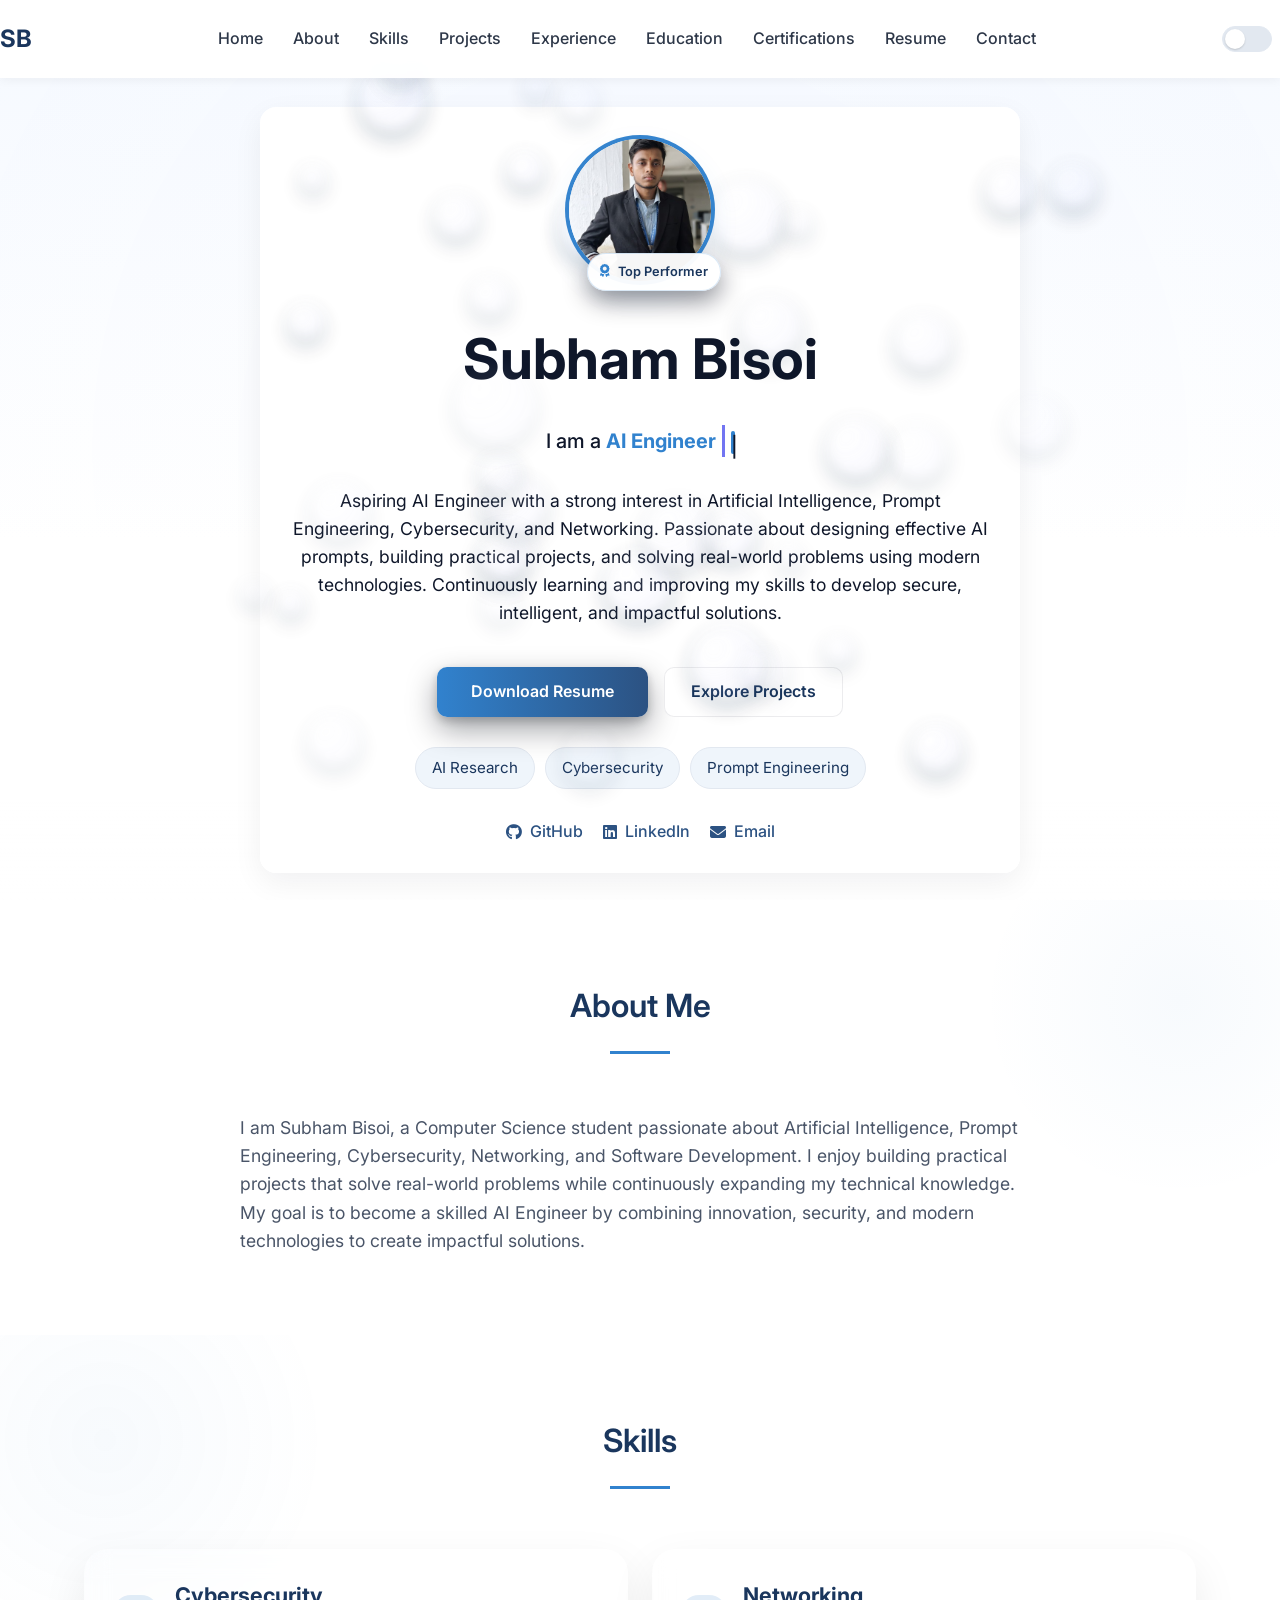
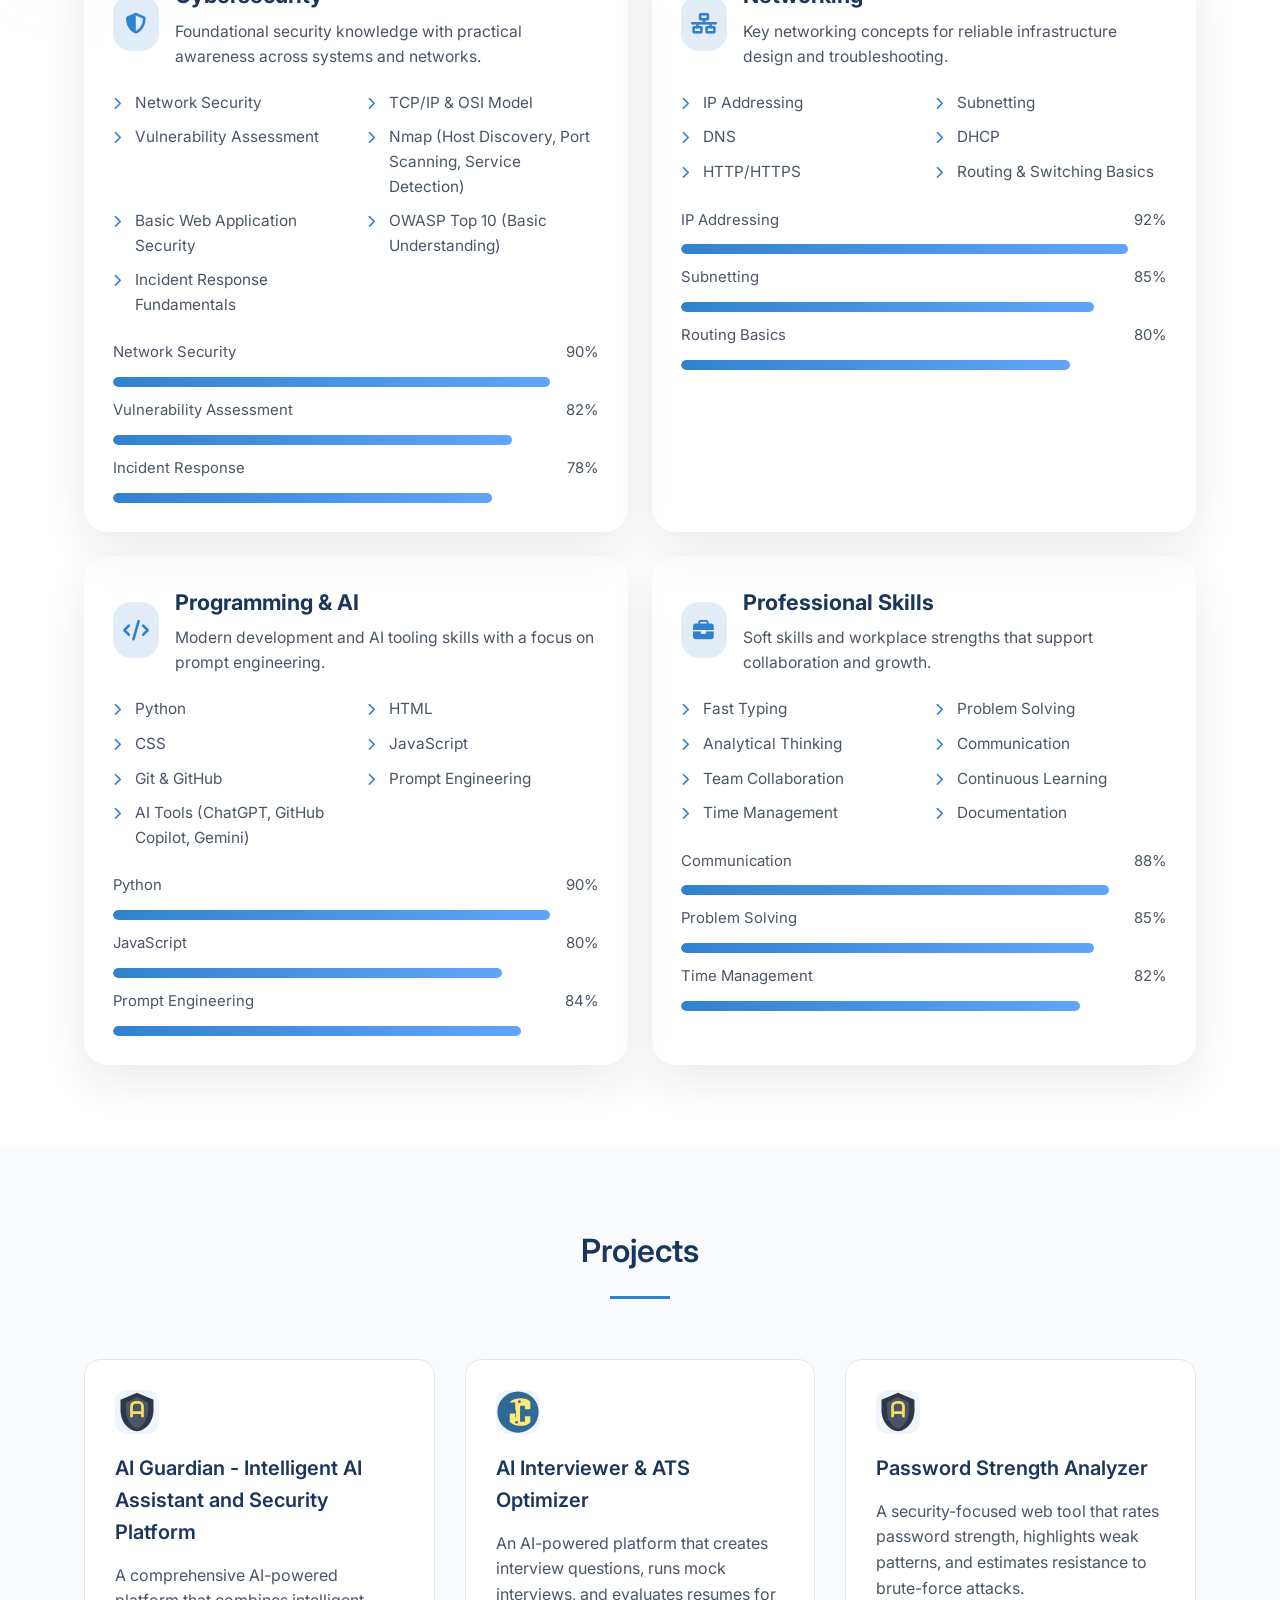
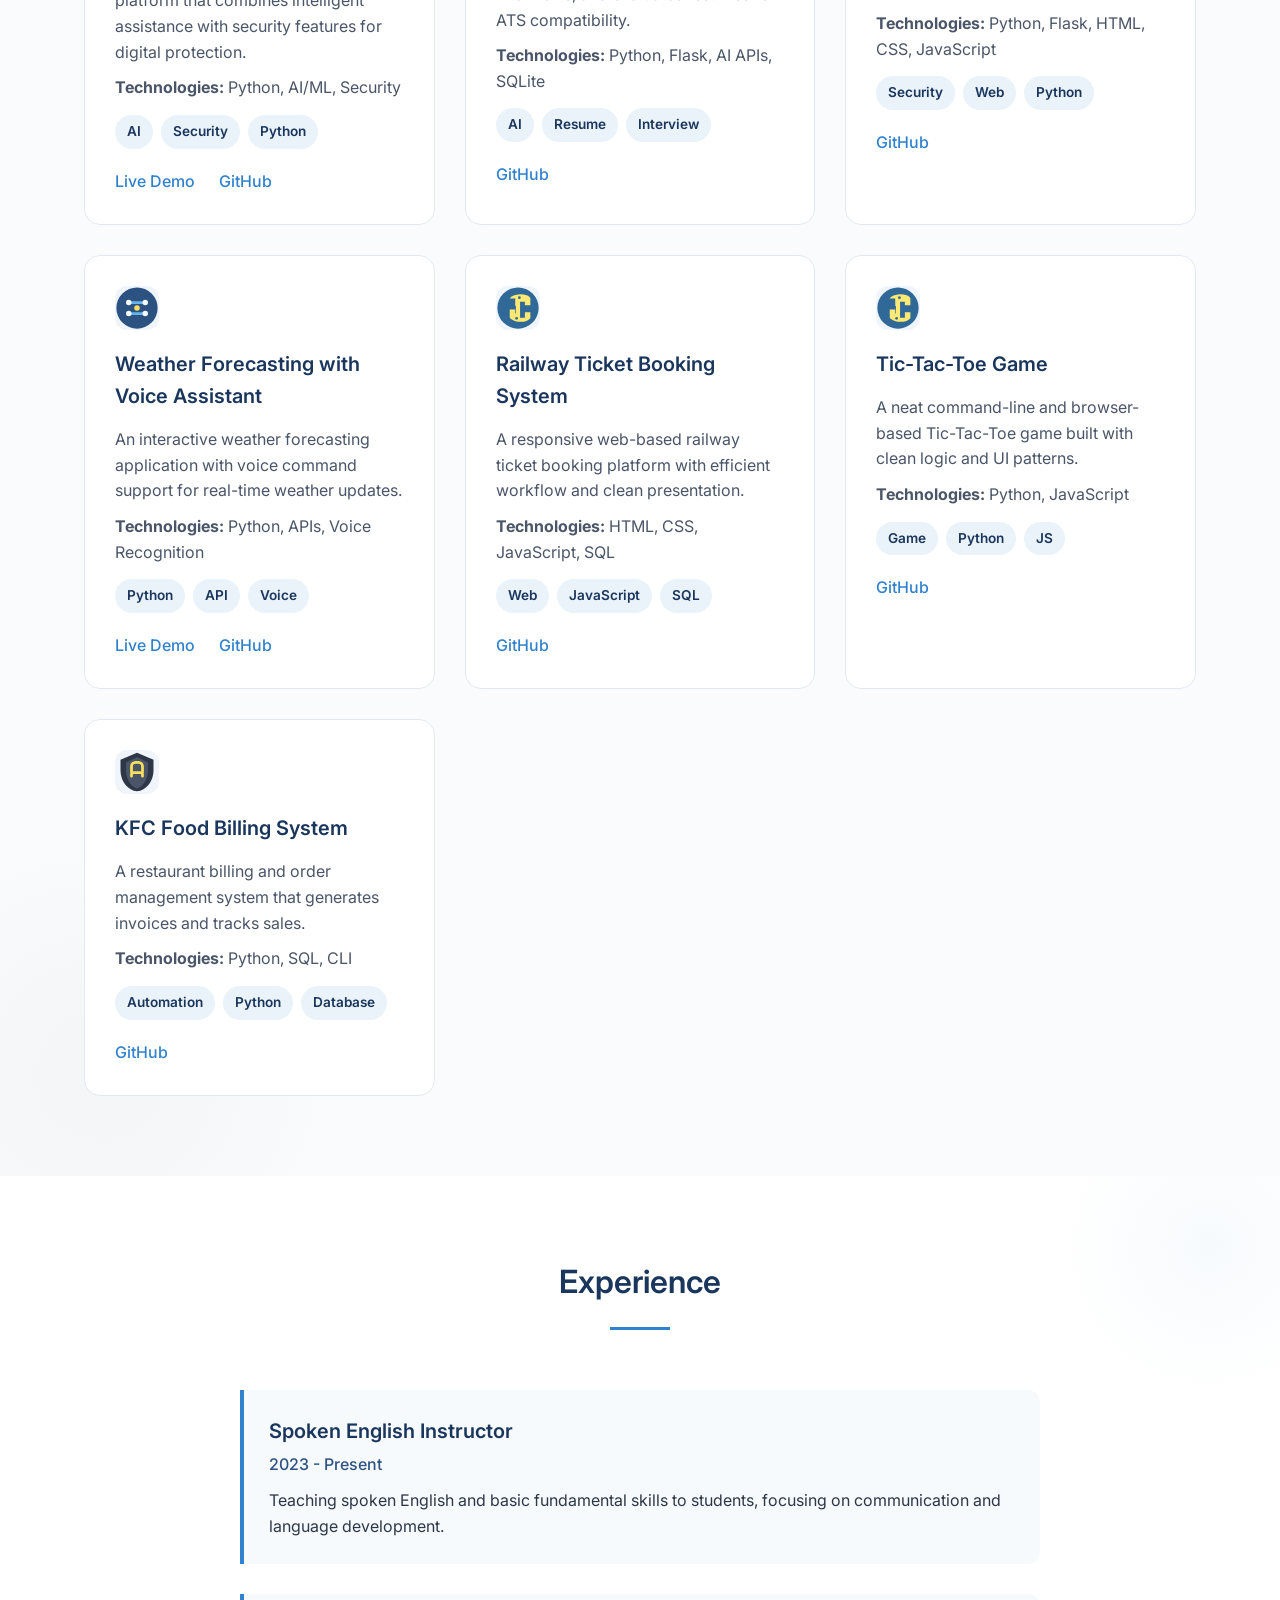
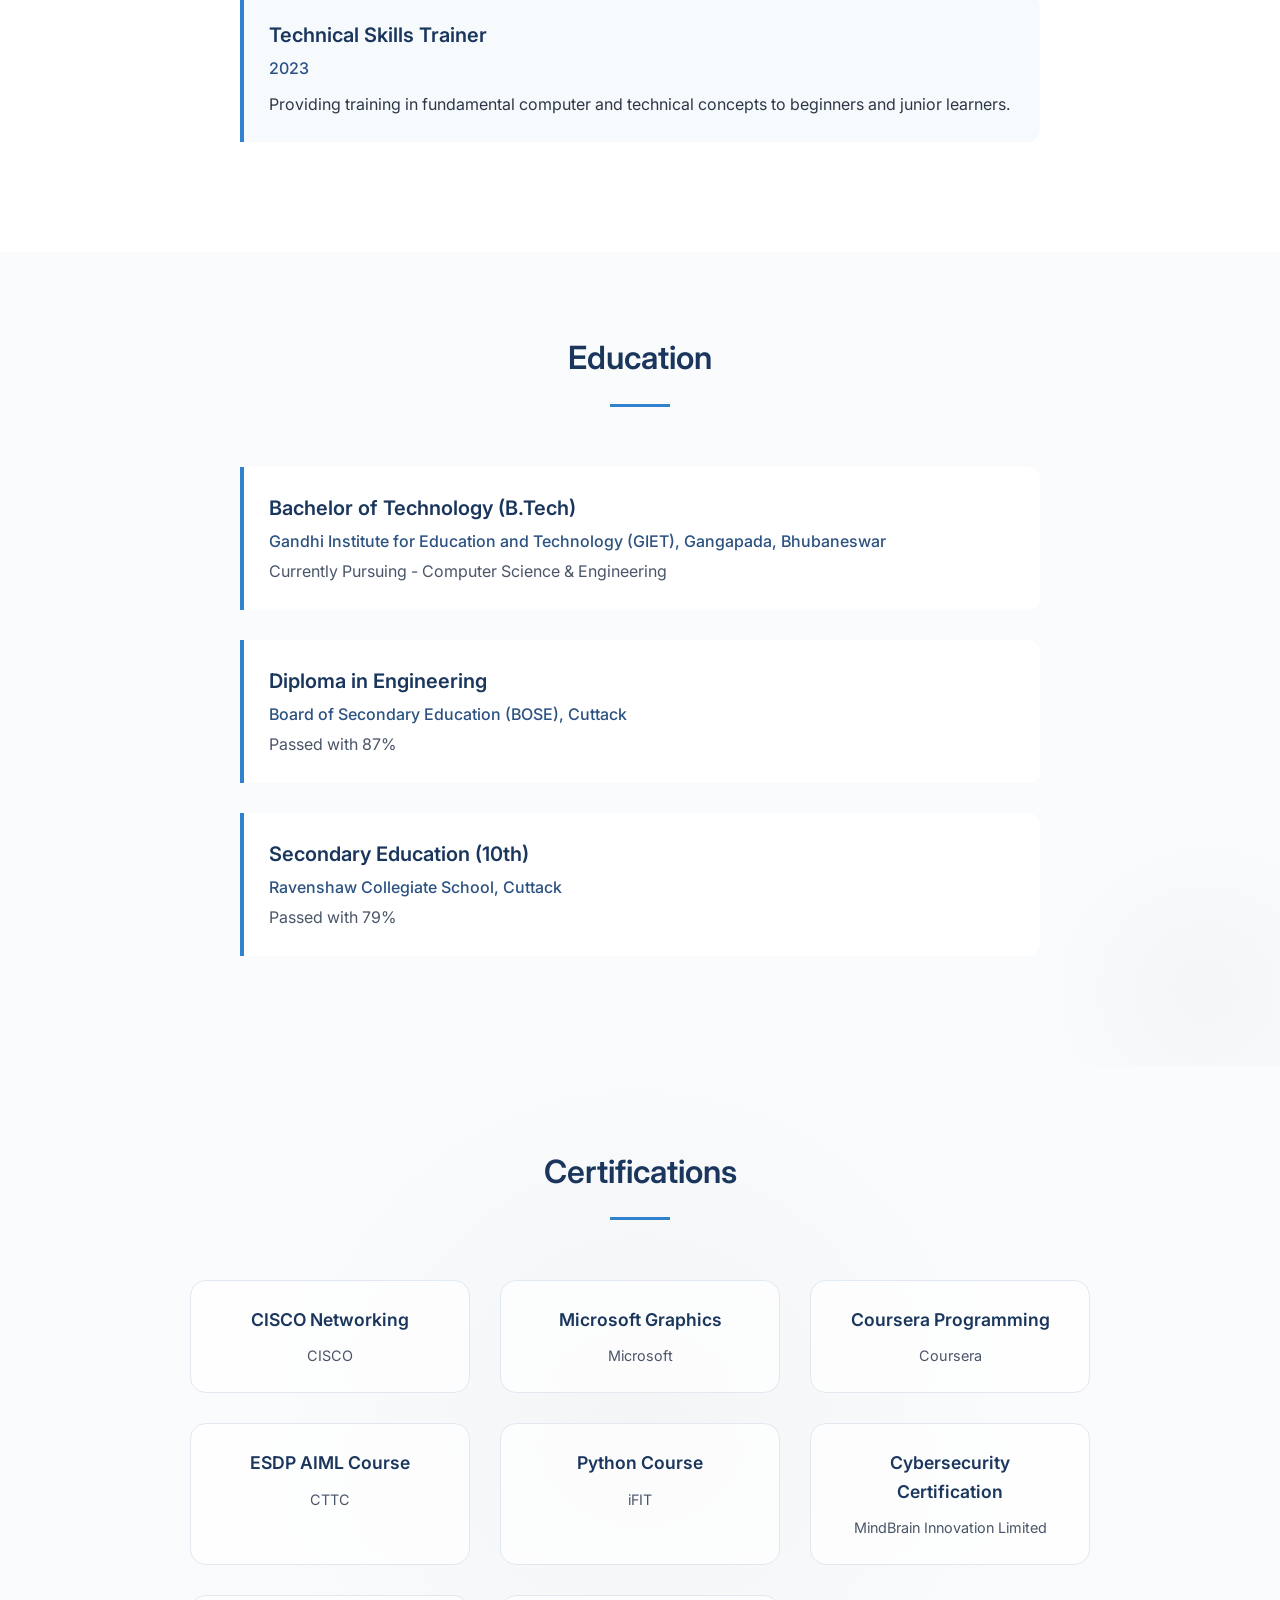
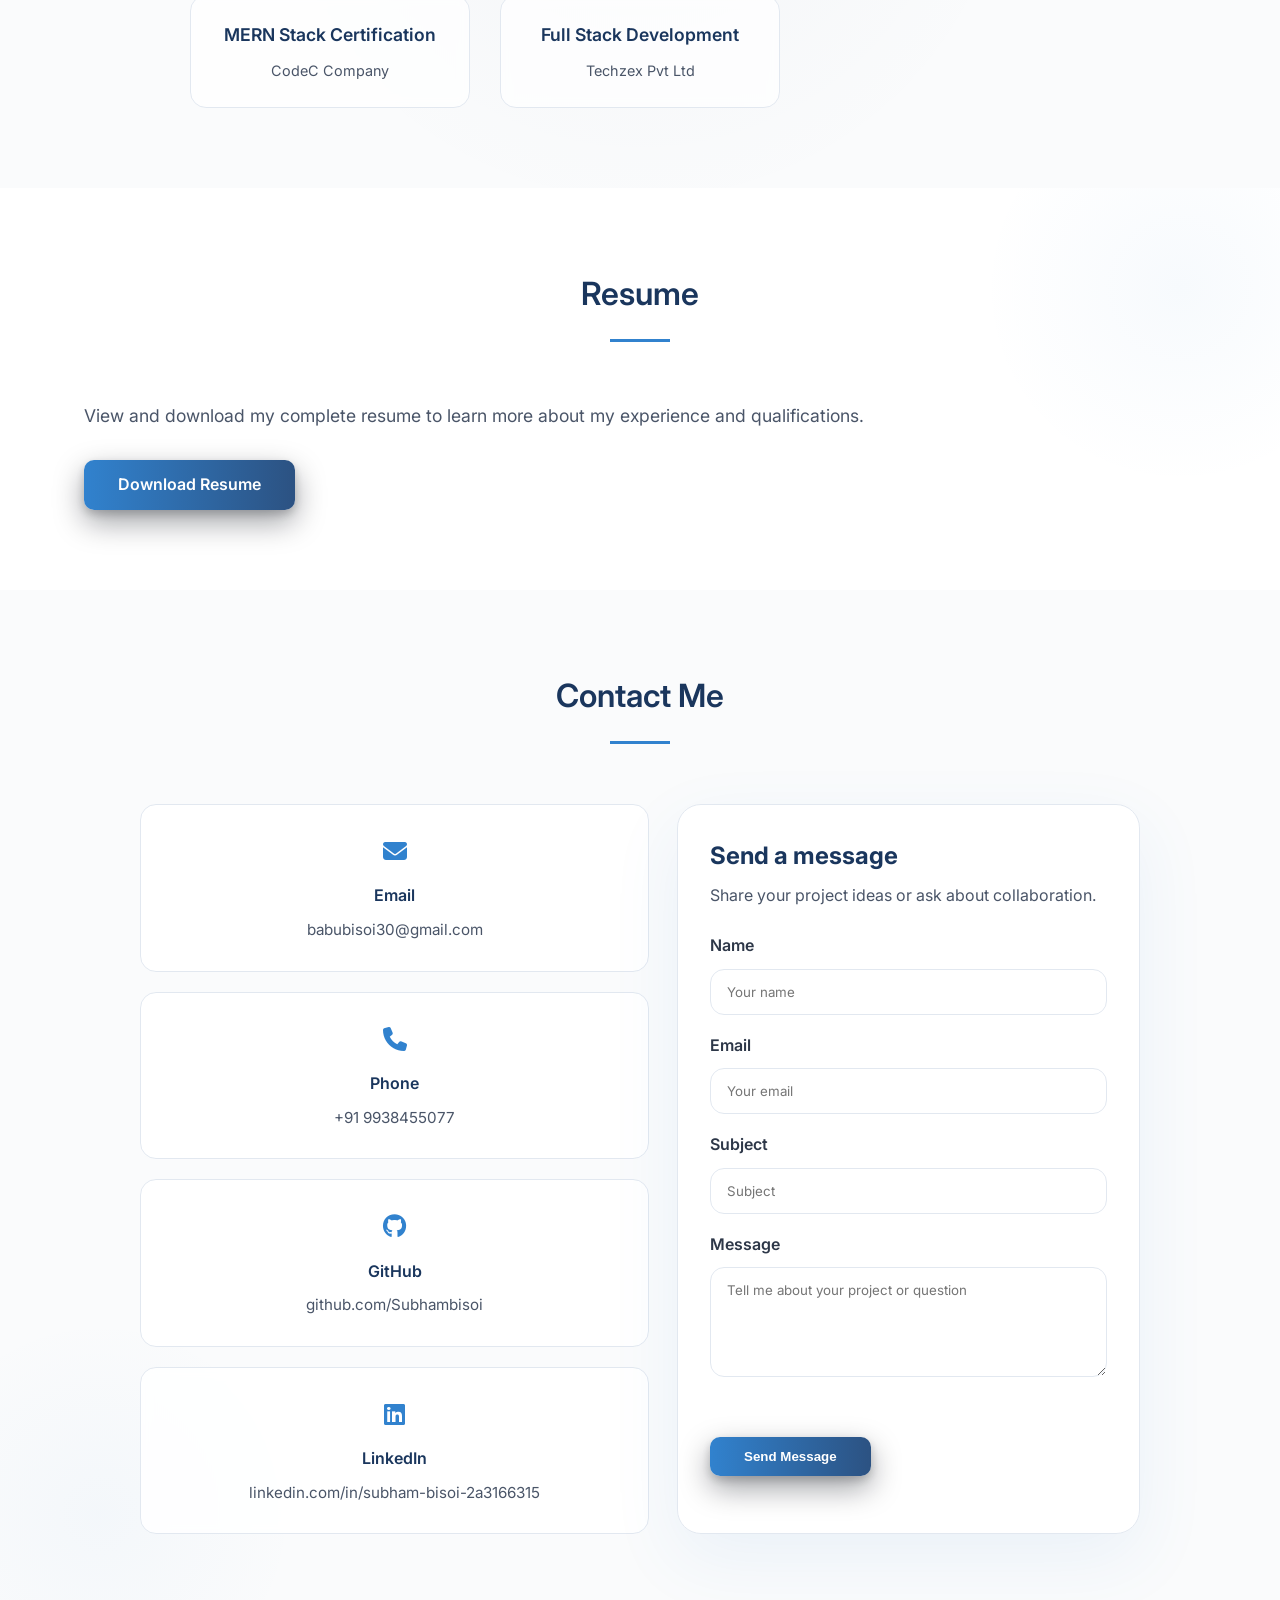
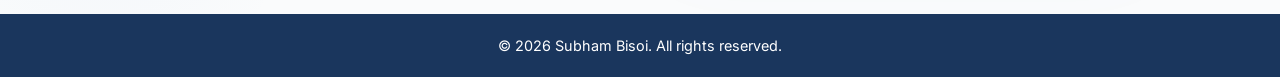
==== commit 192da625: "Refresh portfolio content and resume" ====
--- a/index.html
+++ b/index.html
@@ -290,8 +290,12 @@
                     <p class="certification-issuer">iFIT</p>
                 </div>
                 <div class="certification-card">
-                    <h3>Mindbrain Innovation - Cybersecurity</h3>
-                    <p class="certification-issuer">Mindbrain Innovation</p>
+                    <h3>Cybersecurity Certification</h3>
+                    <p class="certification-issuer">MindBrain Innovation Limited</p>
+                </div>
+                <div class="certification-card">
+                    <h3>MERN Stack Certification</h3>
+                    <p class="certification-issuer">CodeC Company</p>
                 </div>
                 <div class="certification-card">
                     <h3>Full Stack Development</h3>
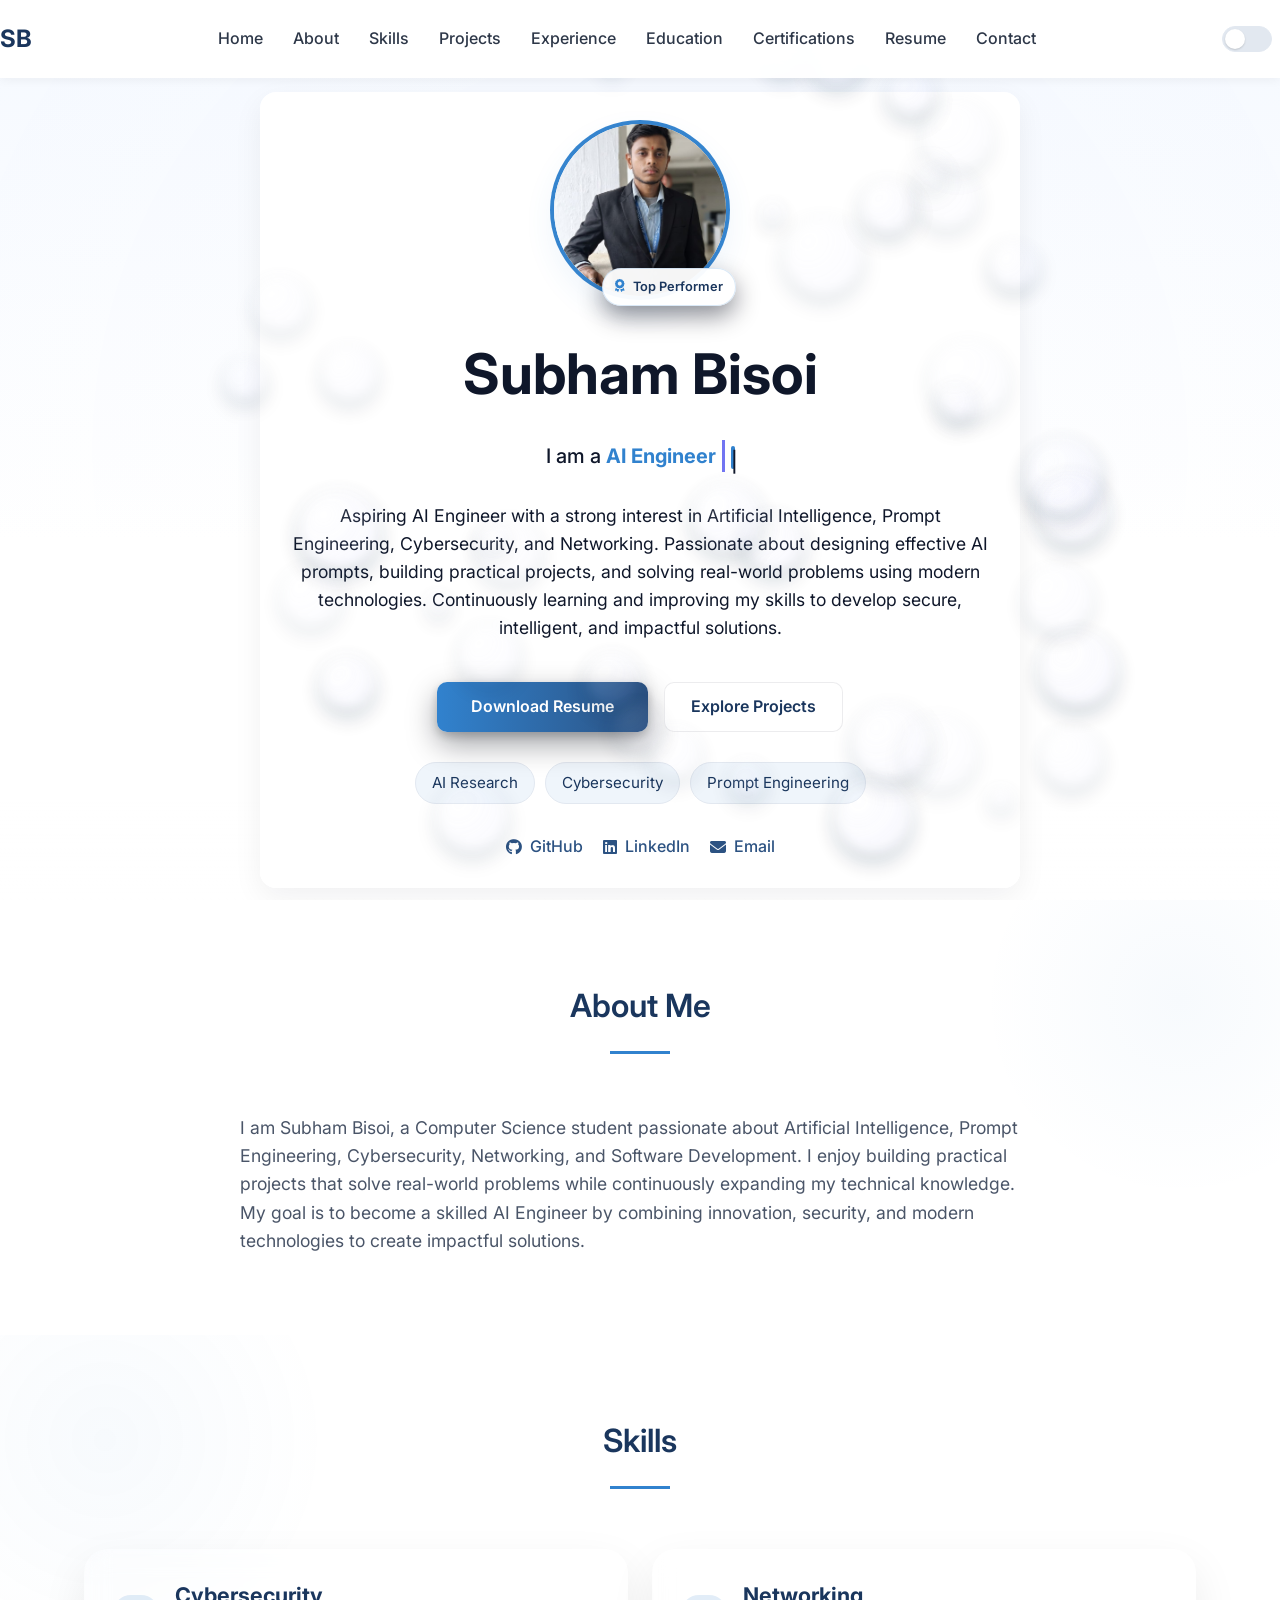
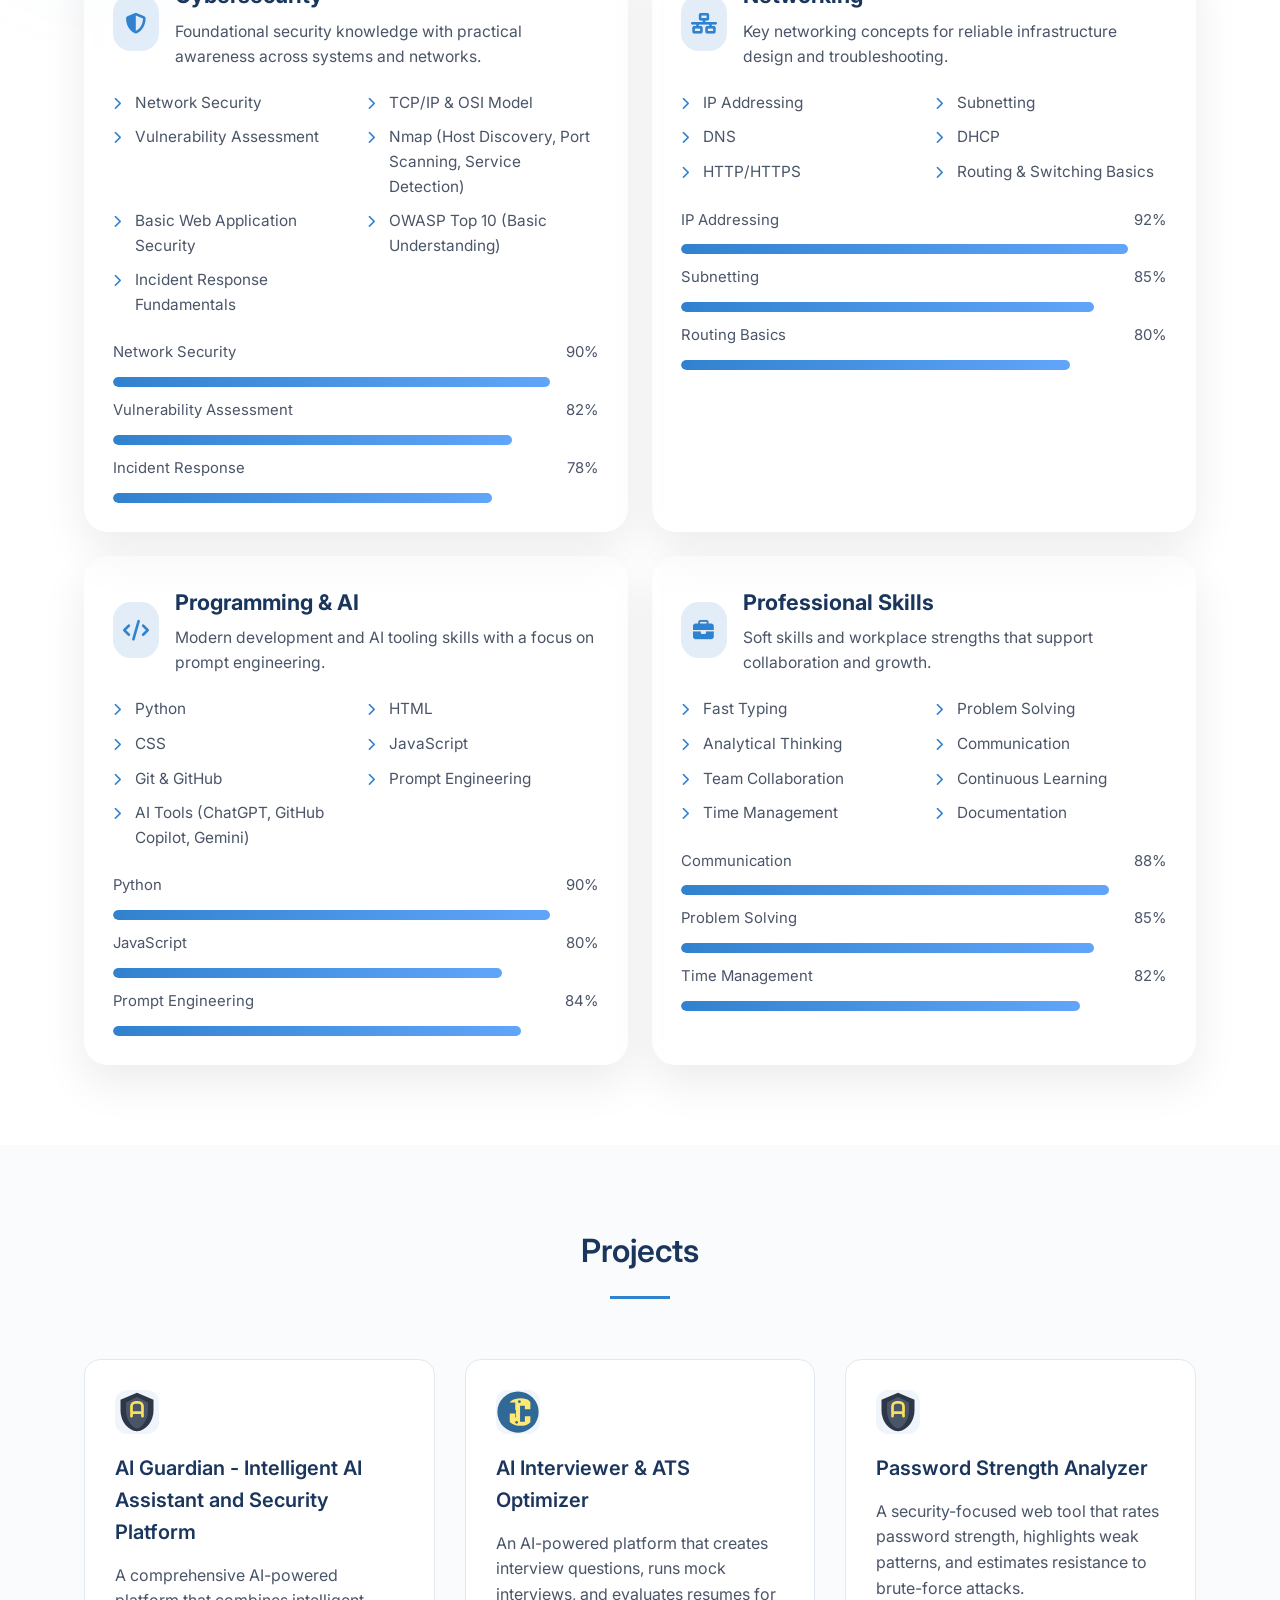
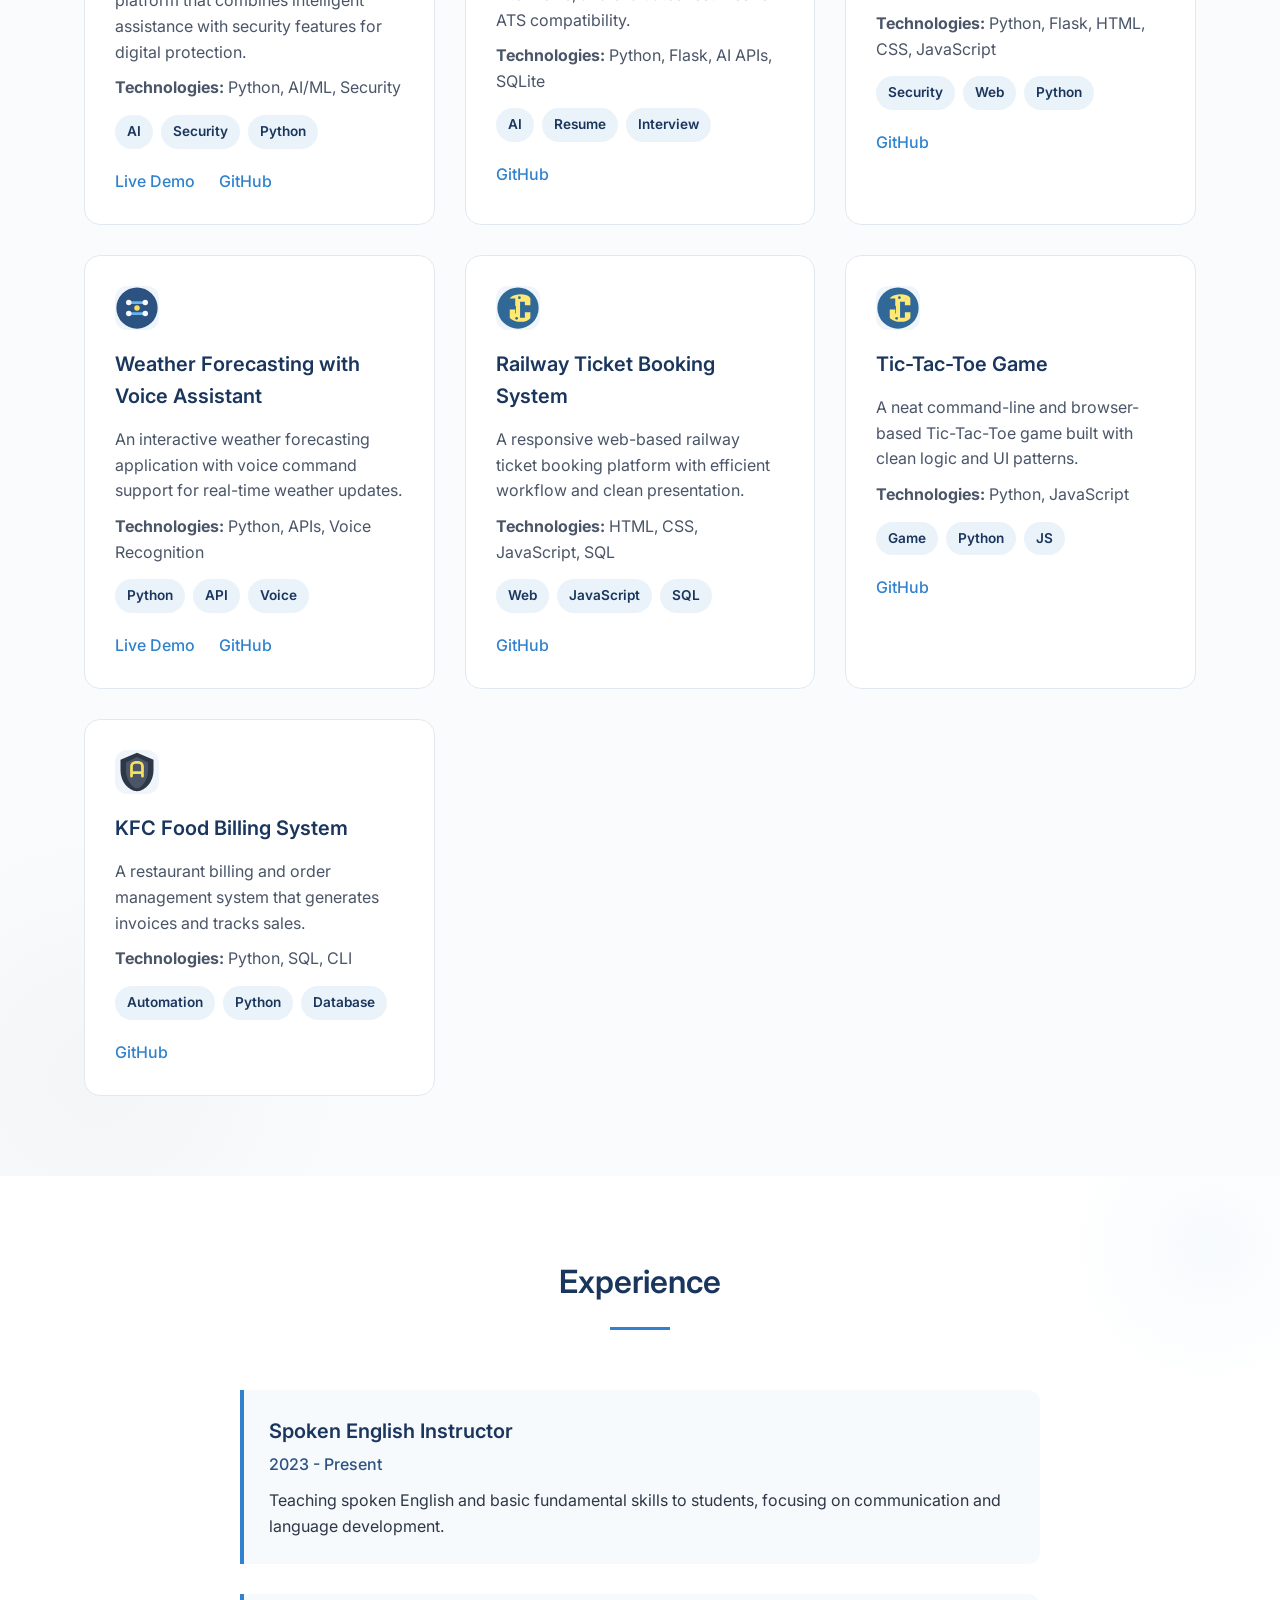
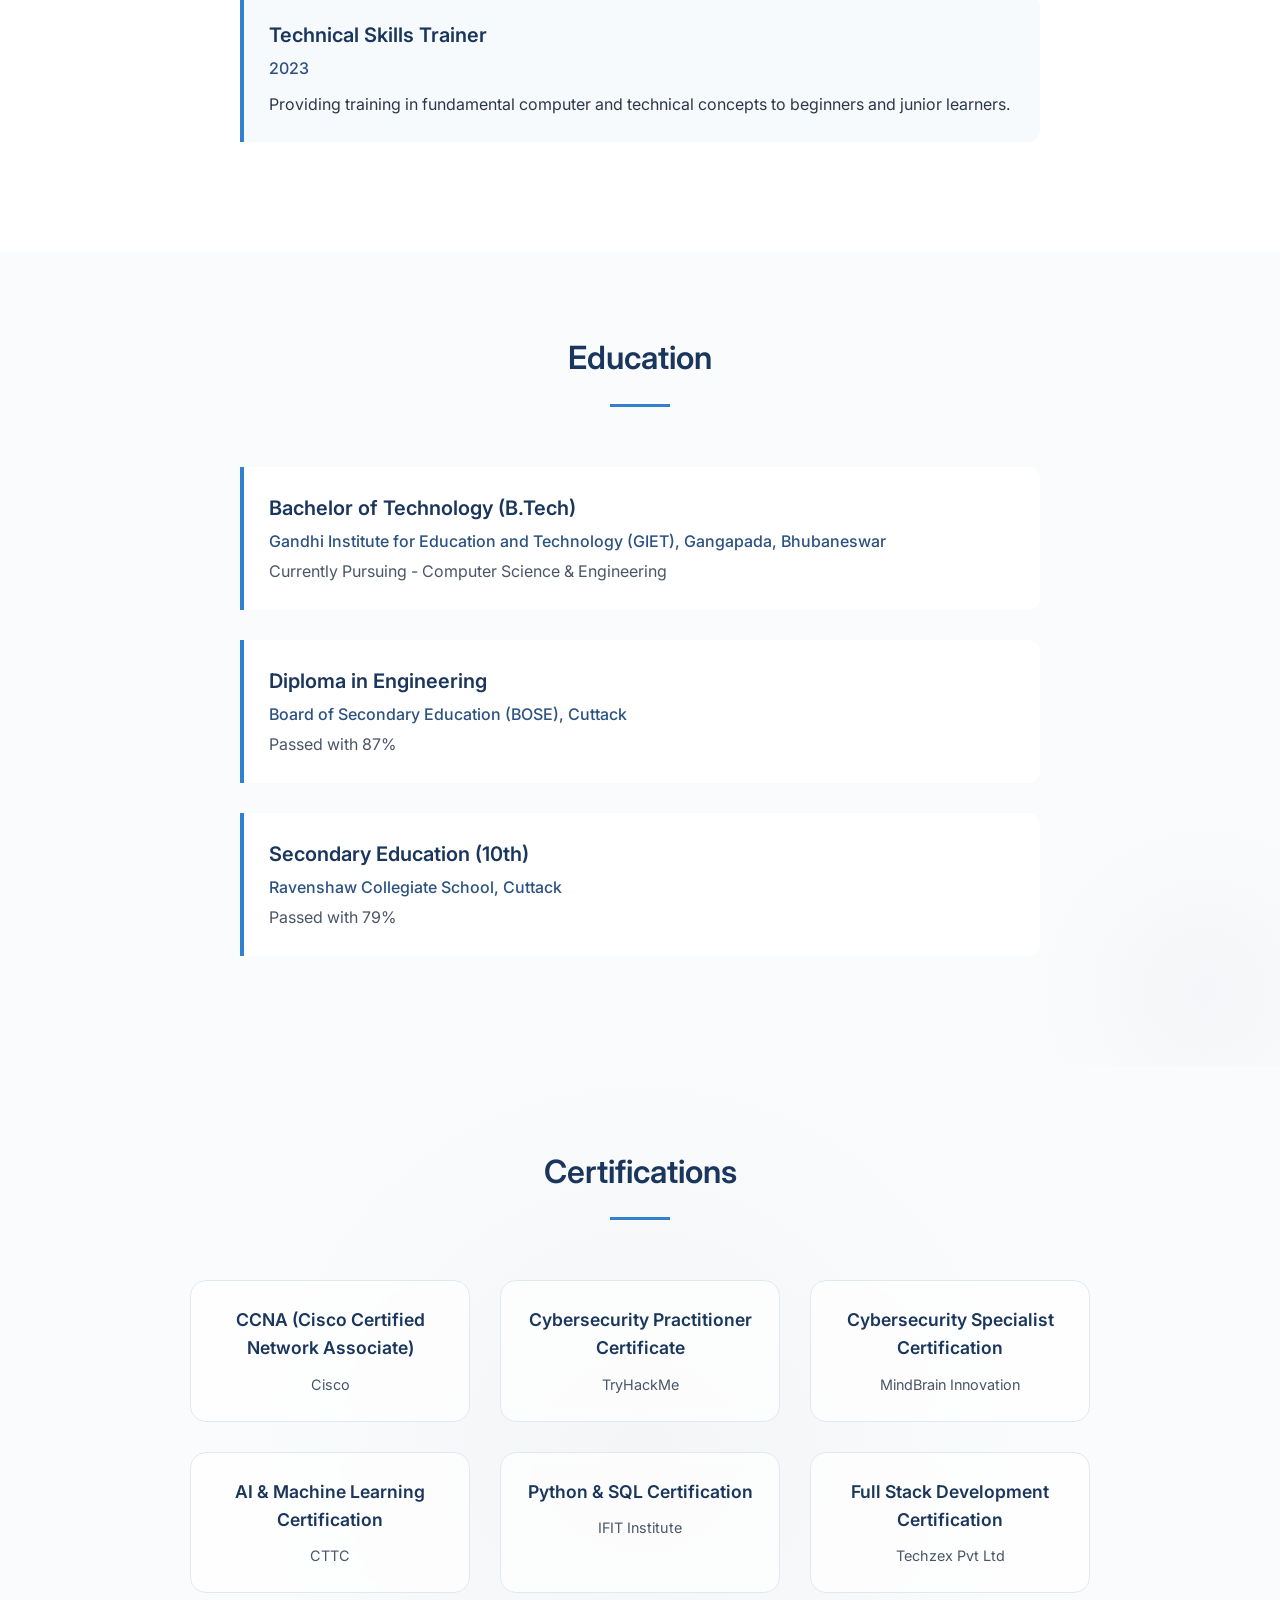
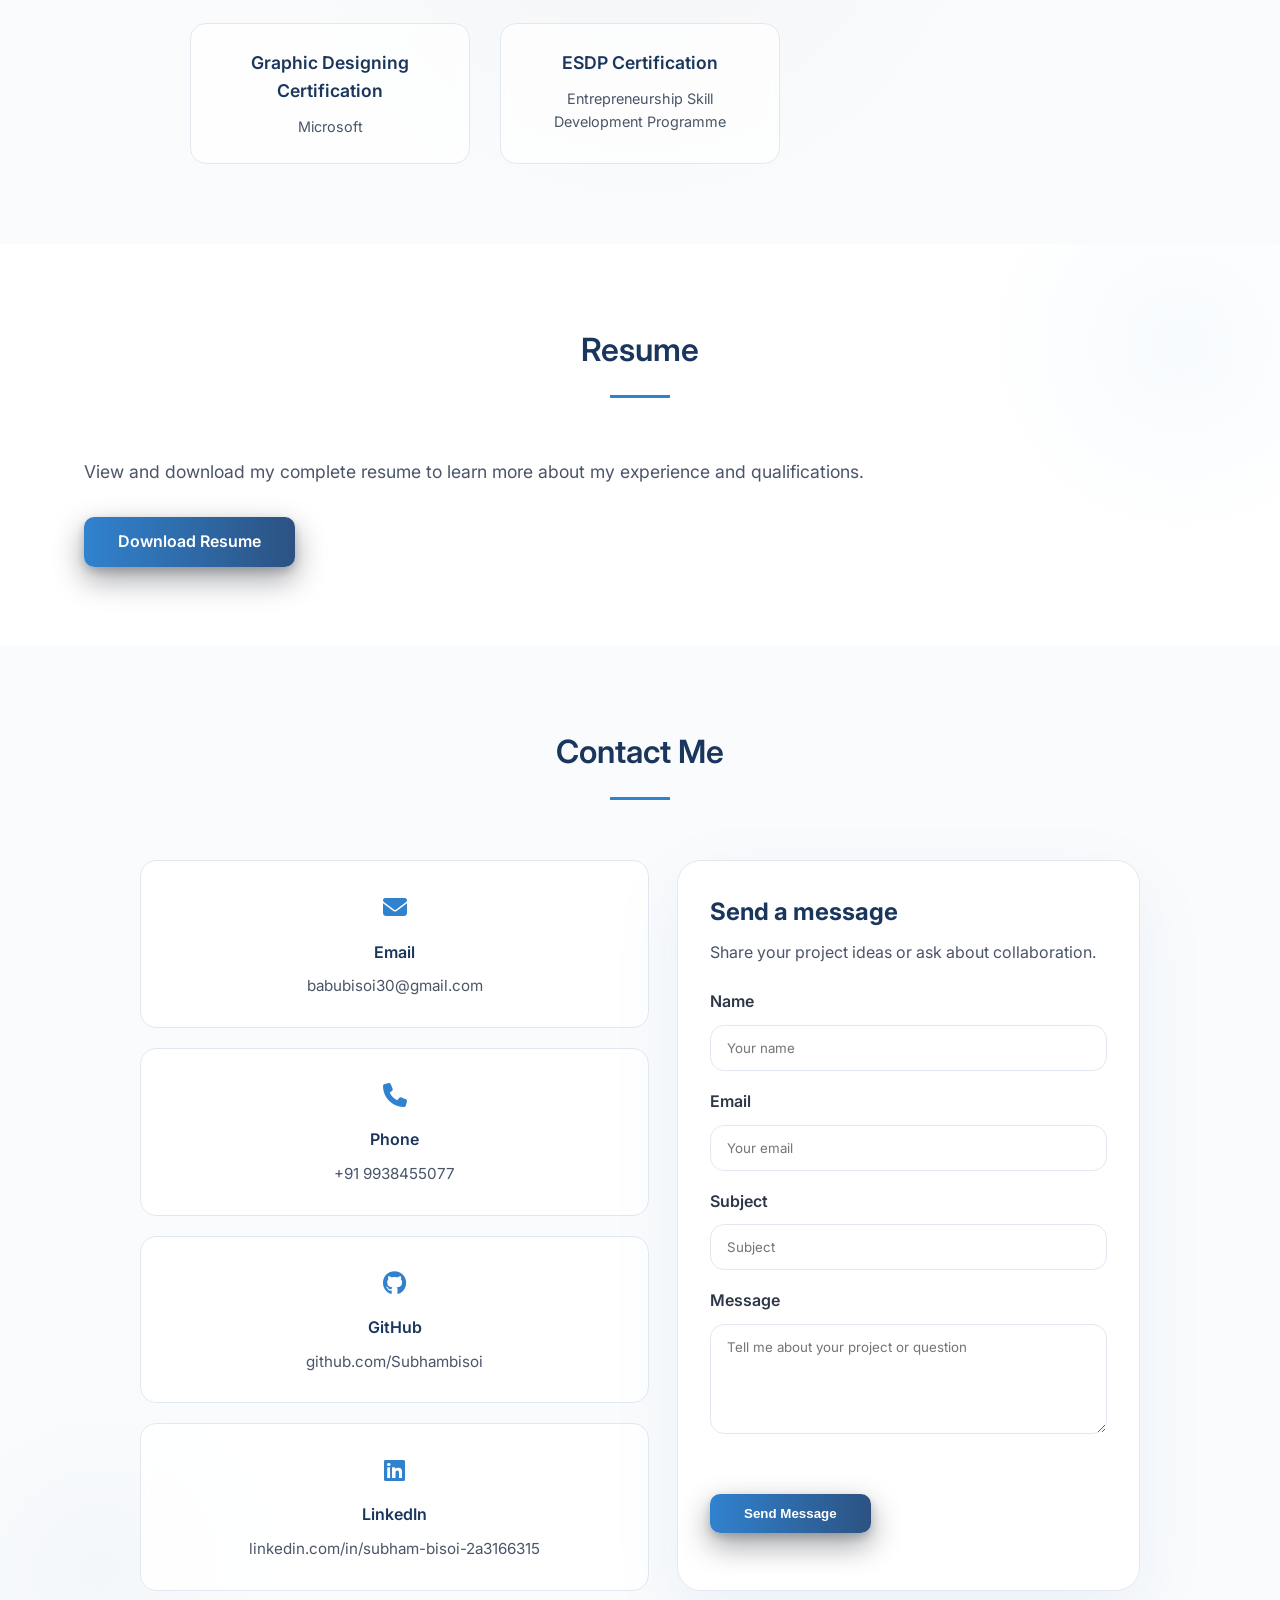
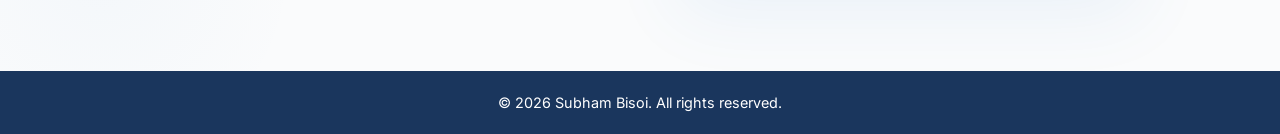
==== commit fe072ad4: "Restore profile photo and improve resume rendering" ====
--- a/index.html
+++ b/index.html
@@ -60,7 +60,7 @@
                 <span class="bubble"></span>
             </div>
             <div class="hero-image-wrap">
-                <img id="profile-photo" src="profile.jpg" alt="Subham Bisoi" title="Profile photo of Subham Bisoi" class="hero-profile-photo" loading="lazy">
+                <img id="profile-photo" src="./profile.jpg" alt="Subham Bisoi" title="Profile photo of Subham Bisoi" class="hero-profile-photo" loading="eager" decoding="async">
                 <div id="top-badge" class="hero-image-badge"><i class="fas fa-award"></i> Top Performer</div>
             </div>
             <h1 class="hero-name">Subham Bisoi</h1>
@@ -270,36 +270,36 @@
             <h2 class="section-title">Certifications</h2>
             <div class="certifications-grid">
                 <div class="certification-card">
-                    <h3>CISCO Networking</h3>
-                    <p class="certification-issuer">CISCO</p>
-                </div>
-                <div class="certification-card">
-                    <h3>Microsoft Graphics</h3>
+                    <h3>CCNA (Cisco Certified Network Associate)</h3>
+                    <p class="certification-issuer">Cisco</p>
+                </div>
+                <div class="certification-card">
+                    <h3>Cybersecurity Practitioner Certificate</h3>
+                    <p class="certification-issuer">TryHackMe</p>
+                </div>
+                <div class="certification-card">
+                    <h3>Cybersecurity Specialist Certification</h3>
+                    <p class="certification-issuer">MindBrain Innovation</p>
+                </div>
+                <div class="certification-card">
+                    <h3>AI & Machine Learning Certification</h3>
+                    <p class="certification-issuer">CTTC</p>
+                </div>
+                <div class="certification-card">
+                    <h3>Python & SQL Certification</h3>
+                    <p class="certification-issuer">IFIT Institute</p>
+                </div>
+                <div class="certification-card">
+                    <h3>Full Stack Development Certification</h3>
+                    <p class="certification-issuer">Techzex Pvt Ltd</p>
+                </div>
+                <div class="certification-card">
+                    <h3>Graphic Designing Certification</h3>
                     <p class="certification-issuer">Microsoft</p>
                 </div>
                 <div class="certification-card">
-                    <h3>Coursera Programming</h3>
-                    <p class="certification-issuer">Coursera</p>
-                </div>
-                <div class="certification-card">
-                    <h3>ESDP AIML Course</h3>
-                    <p class="certification-issuer">CTTC</p>
-                </div>
-                <div class="certification-card">
-                    <h3>Python Course</h3>
-                    <p class="certification-issuer">iFIT</p>
-                </div>
-                <div class="certification-card">
-                    <h3>Cybersecurity Certification</h3>
-                    <p class="certification-issuer">MindBrain Innovation Limited</p>
-                </div>
-                <div class="certification-card">
-                    <h3>MERN Stack Certification</h3>
-                    <p class="certification-issuer">CodeC Company</p>
-                </div>
-                <div class="certification-card">
-                    <h3>Full Stack Development</h3>
-                    <p class="certification-issuer">Techzex Pvt Ltd</p>
+                    <h3>ESDP Certification</h3>
+                    <p class="certification-issuer">Entrepreneurship Skill Development Programme</p>
                 </div>
             </div>
         </div>
@@ -389,7 +389,7 @@
             <button class="modal-close" aria-label="Close profile">&times;</button>
             <div class="modal-body">
                 <div class="modal-profile">
-                    <img src="profile.jpg" alt="Subham Bisoi" class="modal-profile-photo">
+                    <img src="./profile.jpg" alt="Subham Bisoi" class="modal-profile-photo" loading="eager" decoding="async">
                     <h3 id="modal-title">Subham Bisoi</h3>
                     <p class="modal-role">AI Engineer • Cybersecurity Enthusiast • Network Engineer</p>
                     <p class="modal-bio">I build secure, reliable AI-driven solutions and love exploring network security and prompt engineering. Let's collaborate!</p>
--- a/style.css
+++ b/style.css
@@ -569,14 +569,15 @@
 }
 
 .hero-profile-photo {
-    width: 150px;
-    height: 150px;
+    width: 180px;
+    height: 180px;
     border-radius: 50%;
     object-fit: cover;
+    object-position: center;
     border: 4px solid rgba(96,165,250,0.9);
     background: rgba(255,255,255,0.04);
-    opacity: 0;
-    transform: scale(0.8);
+    opacity: 1;
+    transform: scale(1);
     animation: fadeInScale 0.6s ease 0.2s forwards;
     box-shadow: 0 20px 40px rgba(2,6,23,0.6), 0 8px 18px rgba(11,38,64,0.35);
 }
@@ -708,7 +709,7 @@
     color: var(--color-text-light);
 }
 .modal-body { text-align: center; }
-.modal-profile-photo { width: 140px; height: 140px; border-radius: 50%; object-fit: cover; border: 4px solid rgba(49,130,206,0.98); box-shadow: 0 18px 35px rgba(49,130,206,0.12); margin-bottom: 12px; }
+.modal-profile-photo { width: 160px; height: 160px; border-radius: 50%; object-fit: cover; object-position: center; border: 4px solid rgba(49,130,206,0.98); box-shadow: 0 18px 35px rgba(49,130,206,0.12); margin-bottom: 12px; opacity: 1; }
 .modal-role { color: var(--color-secondary); font-weight: 600; margin-bottom: 8px; }
 .modal-bio { color: var(--color-text-light); margin-bottom: 18px; }
 .modal-links { display:flex; gap:12px; justify-content:center; }
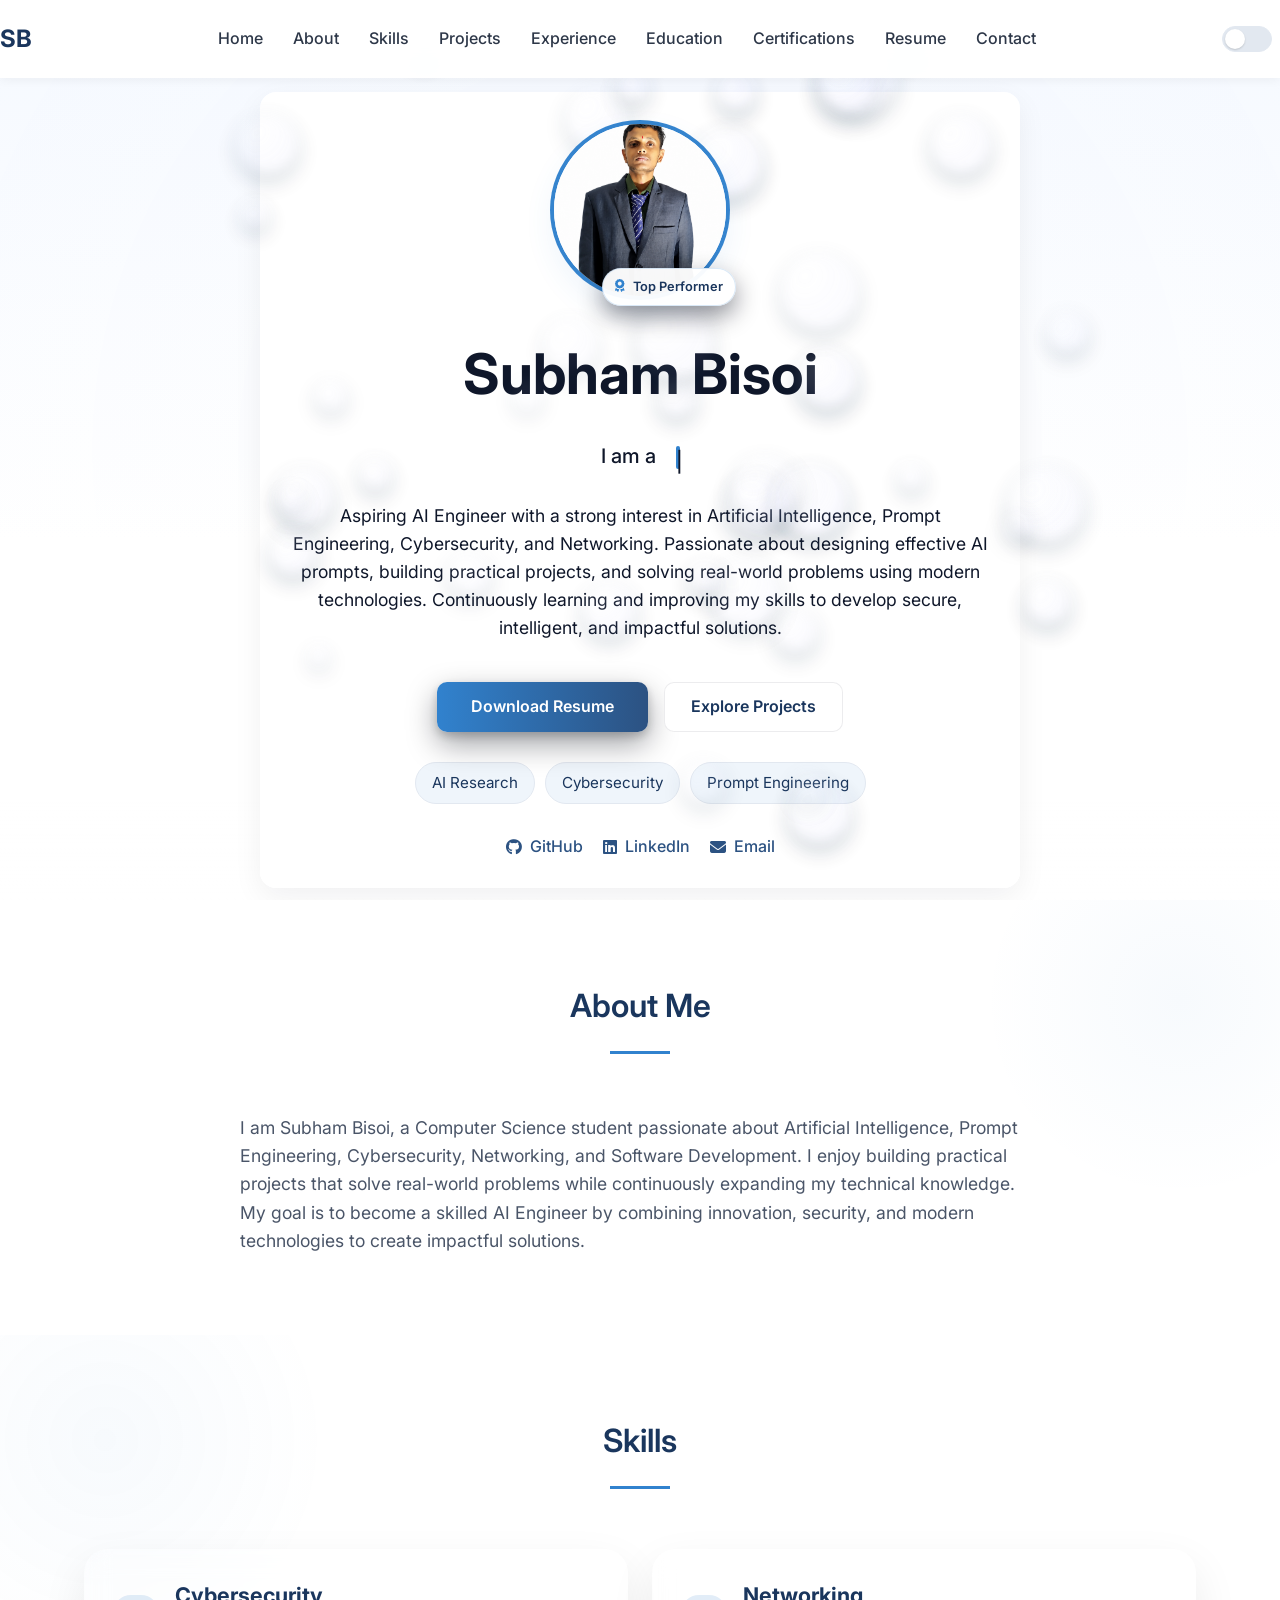
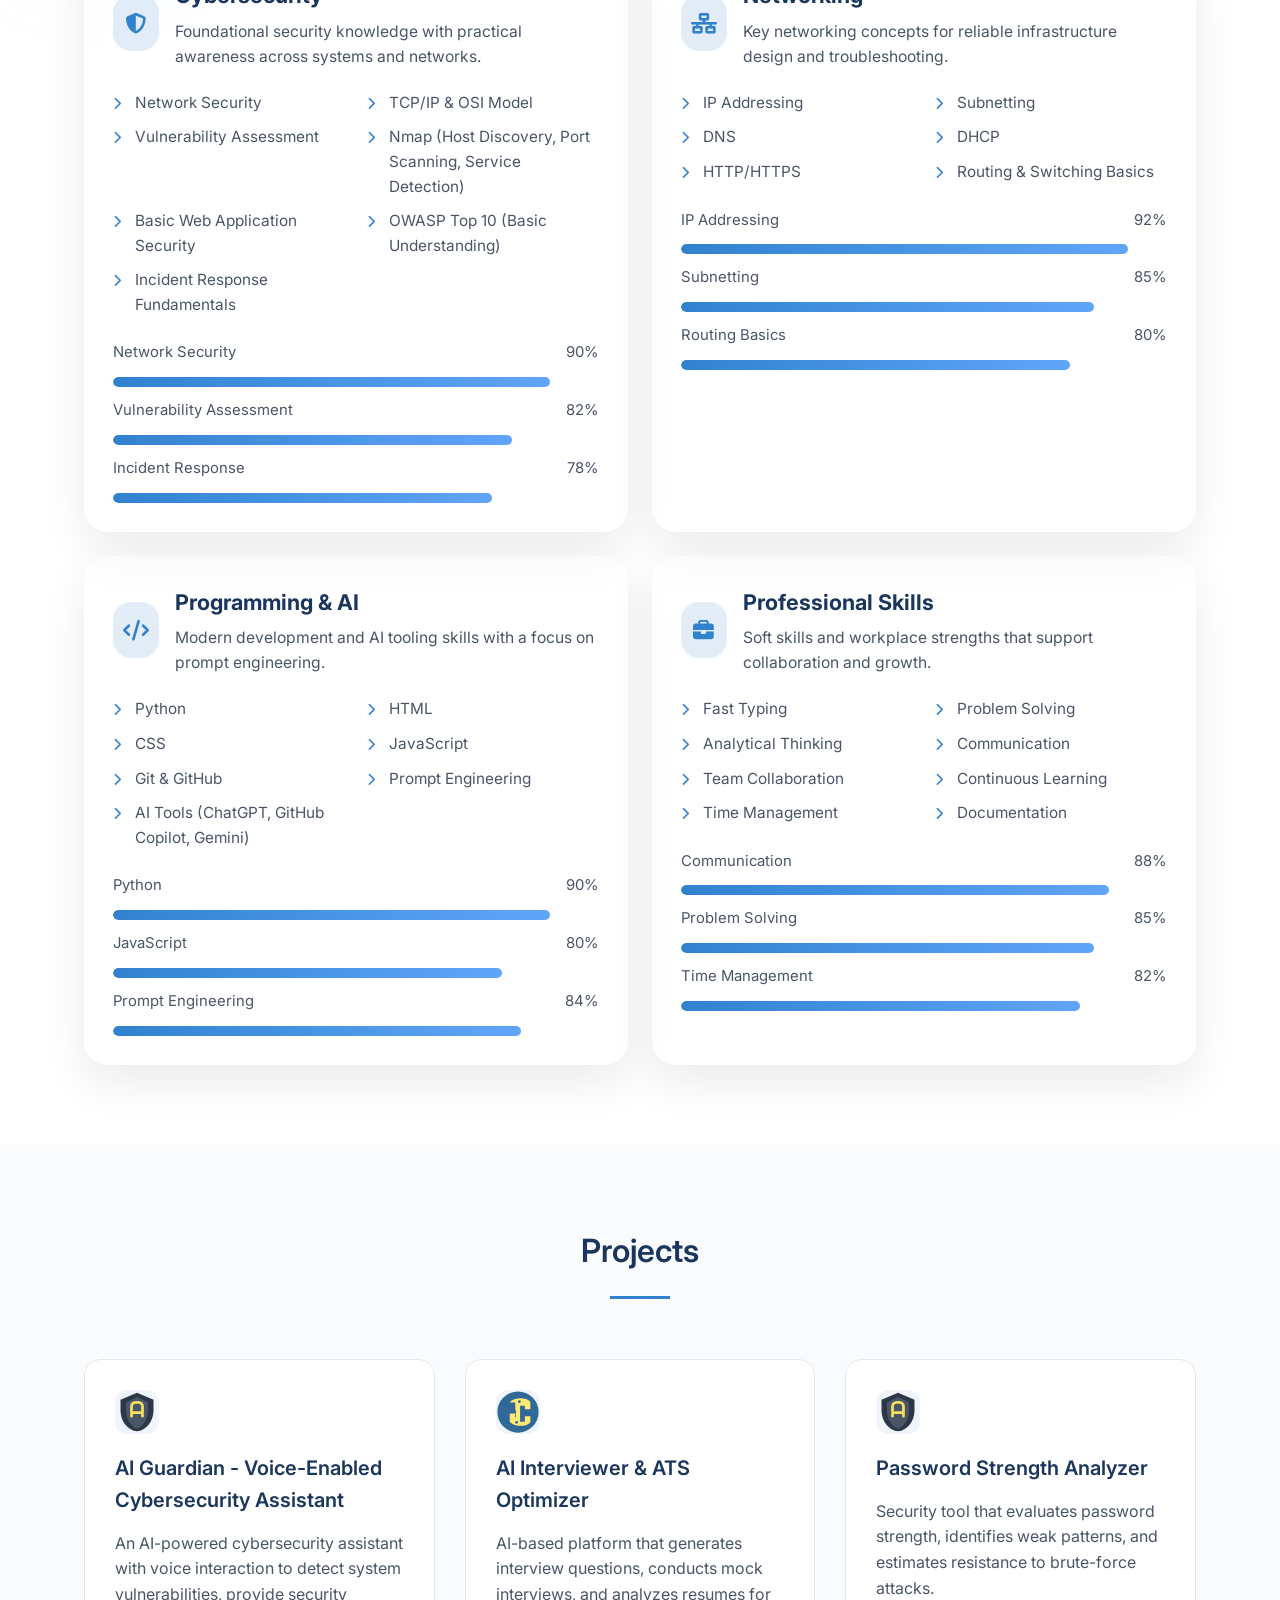
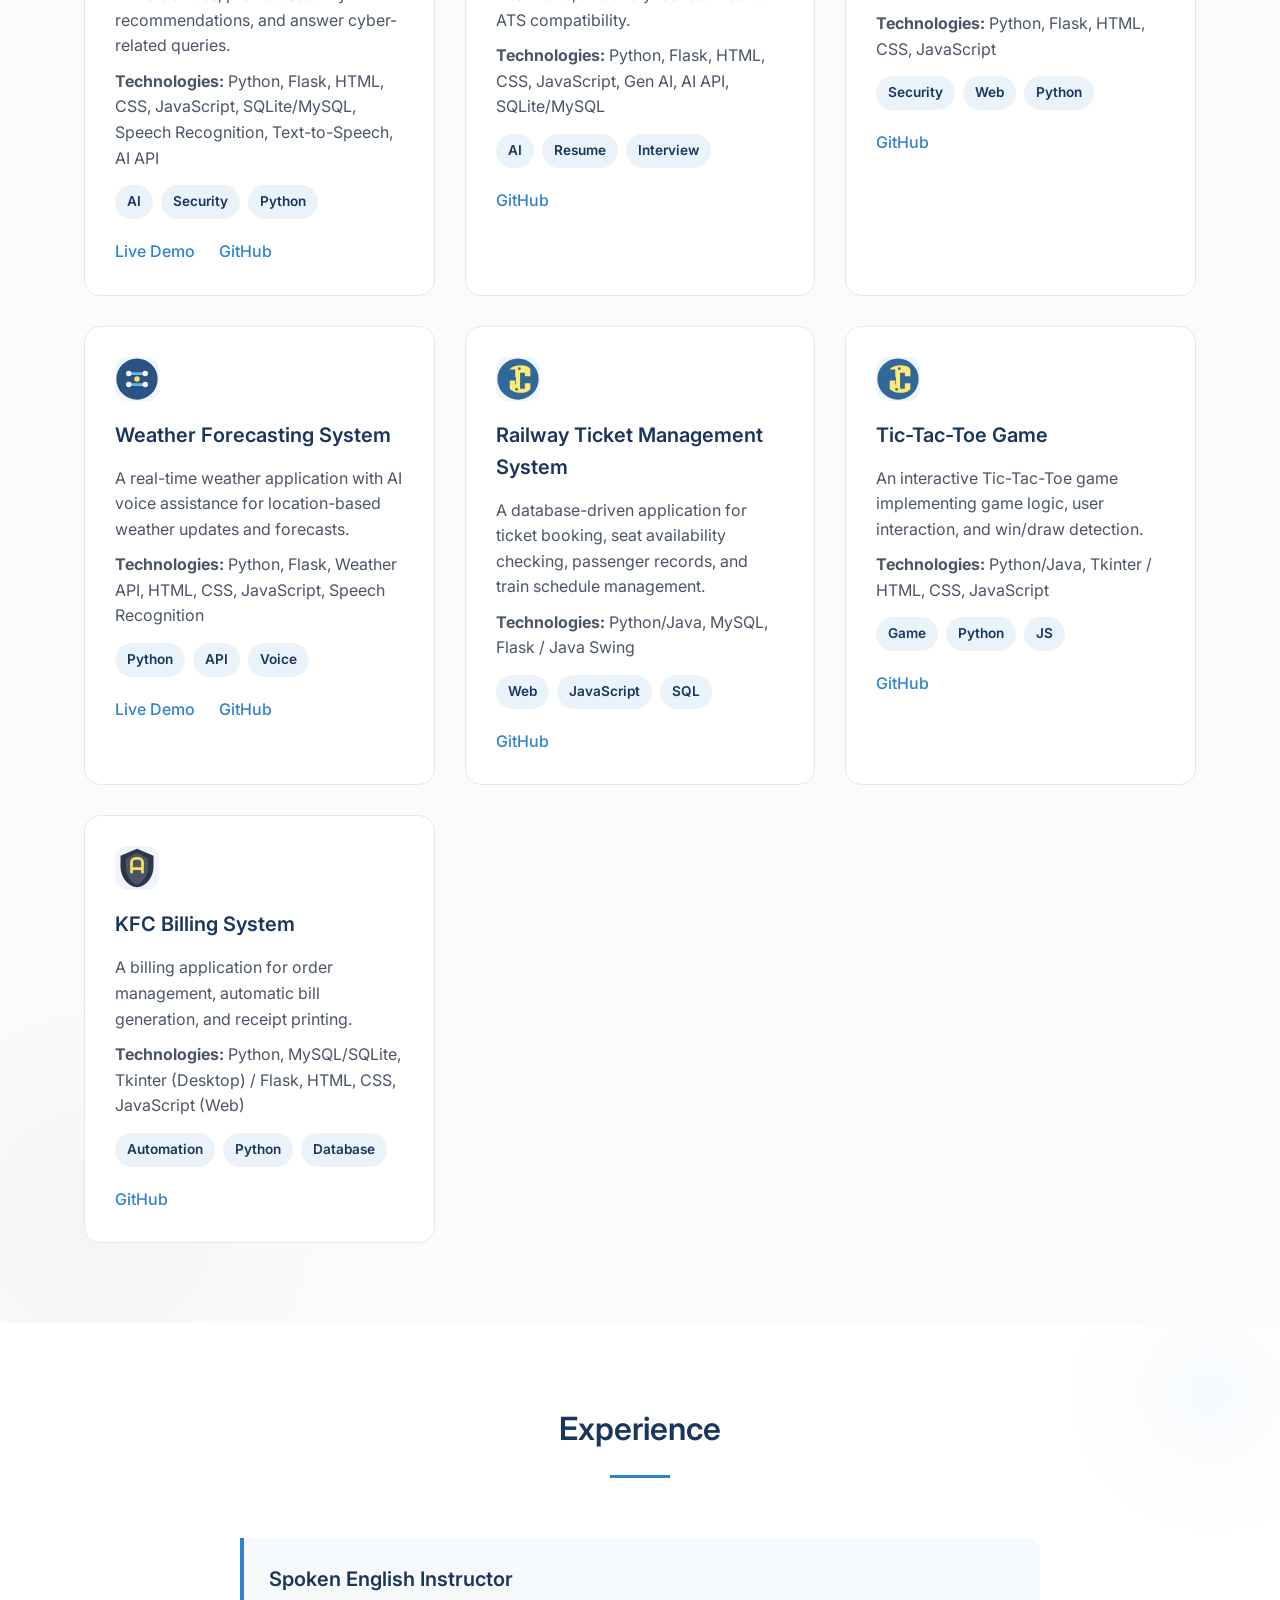
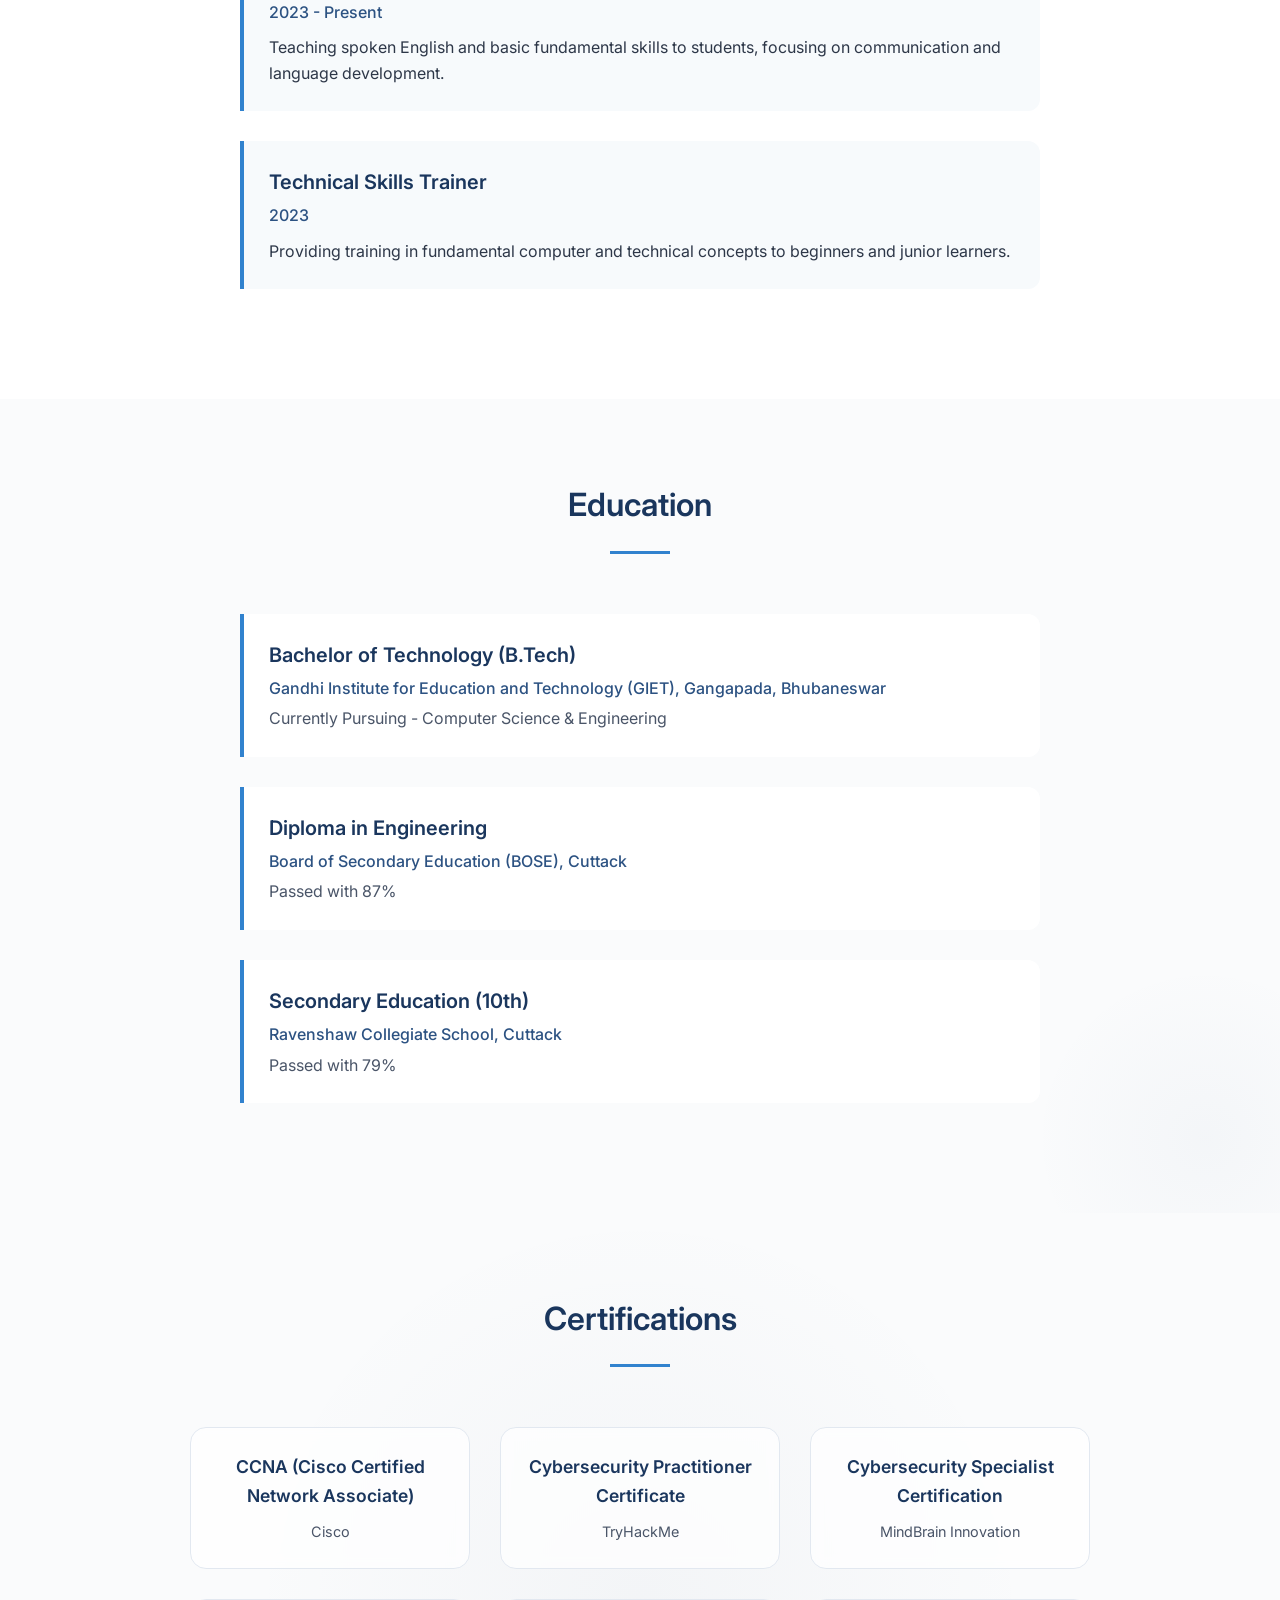
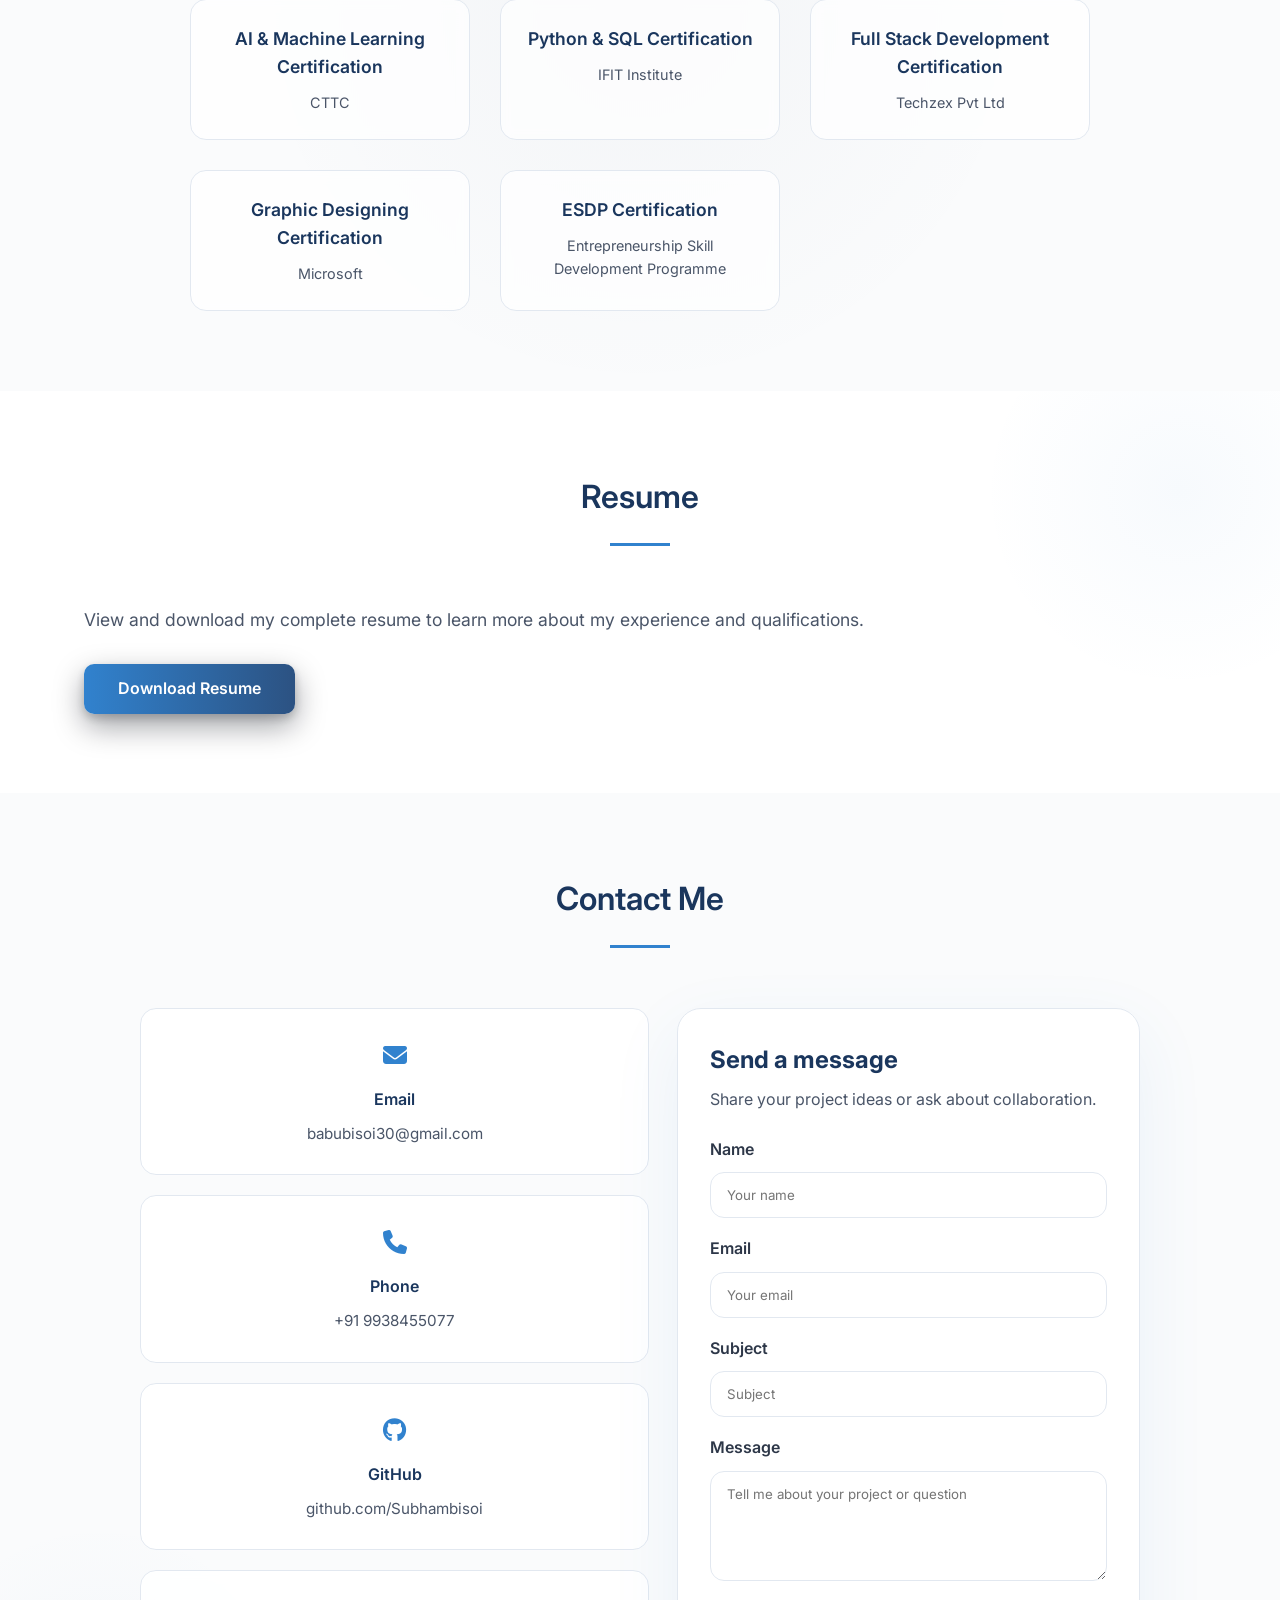
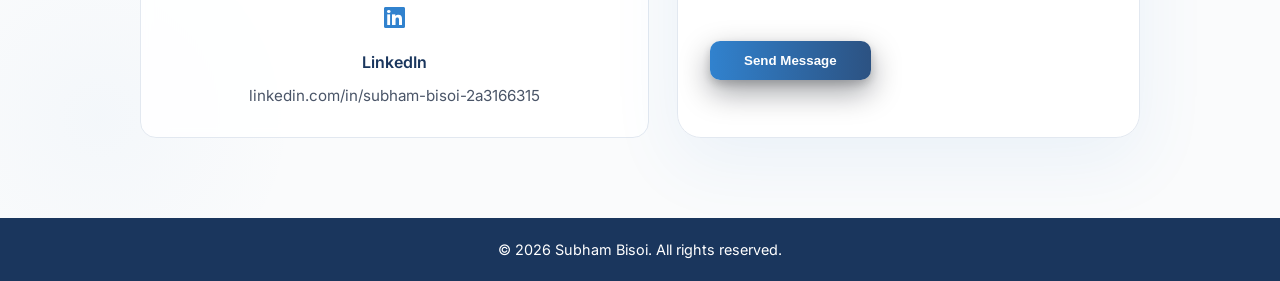
==== commit 501d3071: "Update profile photo" ====
--- a/index.html
+++ b/index.html
@@ -60,7 +60,7 @@
                 <span class="bubble"></span>
             </div>
             <div class="hero-image-wrap">
-                <img id="profile-photo" src="./profile.jpg" alt="Subham Bisoi" title="Profile photo of Subham Bisoi" class="hero-profile-photo" loading="eager" decoding="async">
+                <img id="profile-photo" src="./profile.png" alt="Subham Bisoi" title="Profile photo of Subham Bisoi" class="hero-profile-photo" loading="eager" decoding="async">
                 <div id="top-badge" class="hero-image-badge"><i class="fas fa-award"></i> Top Performer</div>
             </div>
             <h1 class="hero-name">Subham Bisoi</h1>
@@ -389,7 +389,7 @@
             <button class="modal-close" aria-label="Close profile">&times;</button>
             <div class="modal-body">
                 <div class="modal-profile">
-                    <img src="./profile.jpg" alt="Subham Bisoi" class="modal-profile-photo" loading="eager" decoding="async">
+                    <img src="./profile.png" alt="Subham Bisoi" class="modal-profile-photo" loading="eager" decoding="async">
                     <h3 id="modal-title">Subham Bisoi</h3>
                     <p class="modal-role">AI Engineer • Cybersecurity Enthusiast • Network Engineer</p>
                     <p class="modal-bio">I build secure, reliable AI-driven solutions and love exploring network security and prompt engineering. Let's collaborate!</p>
